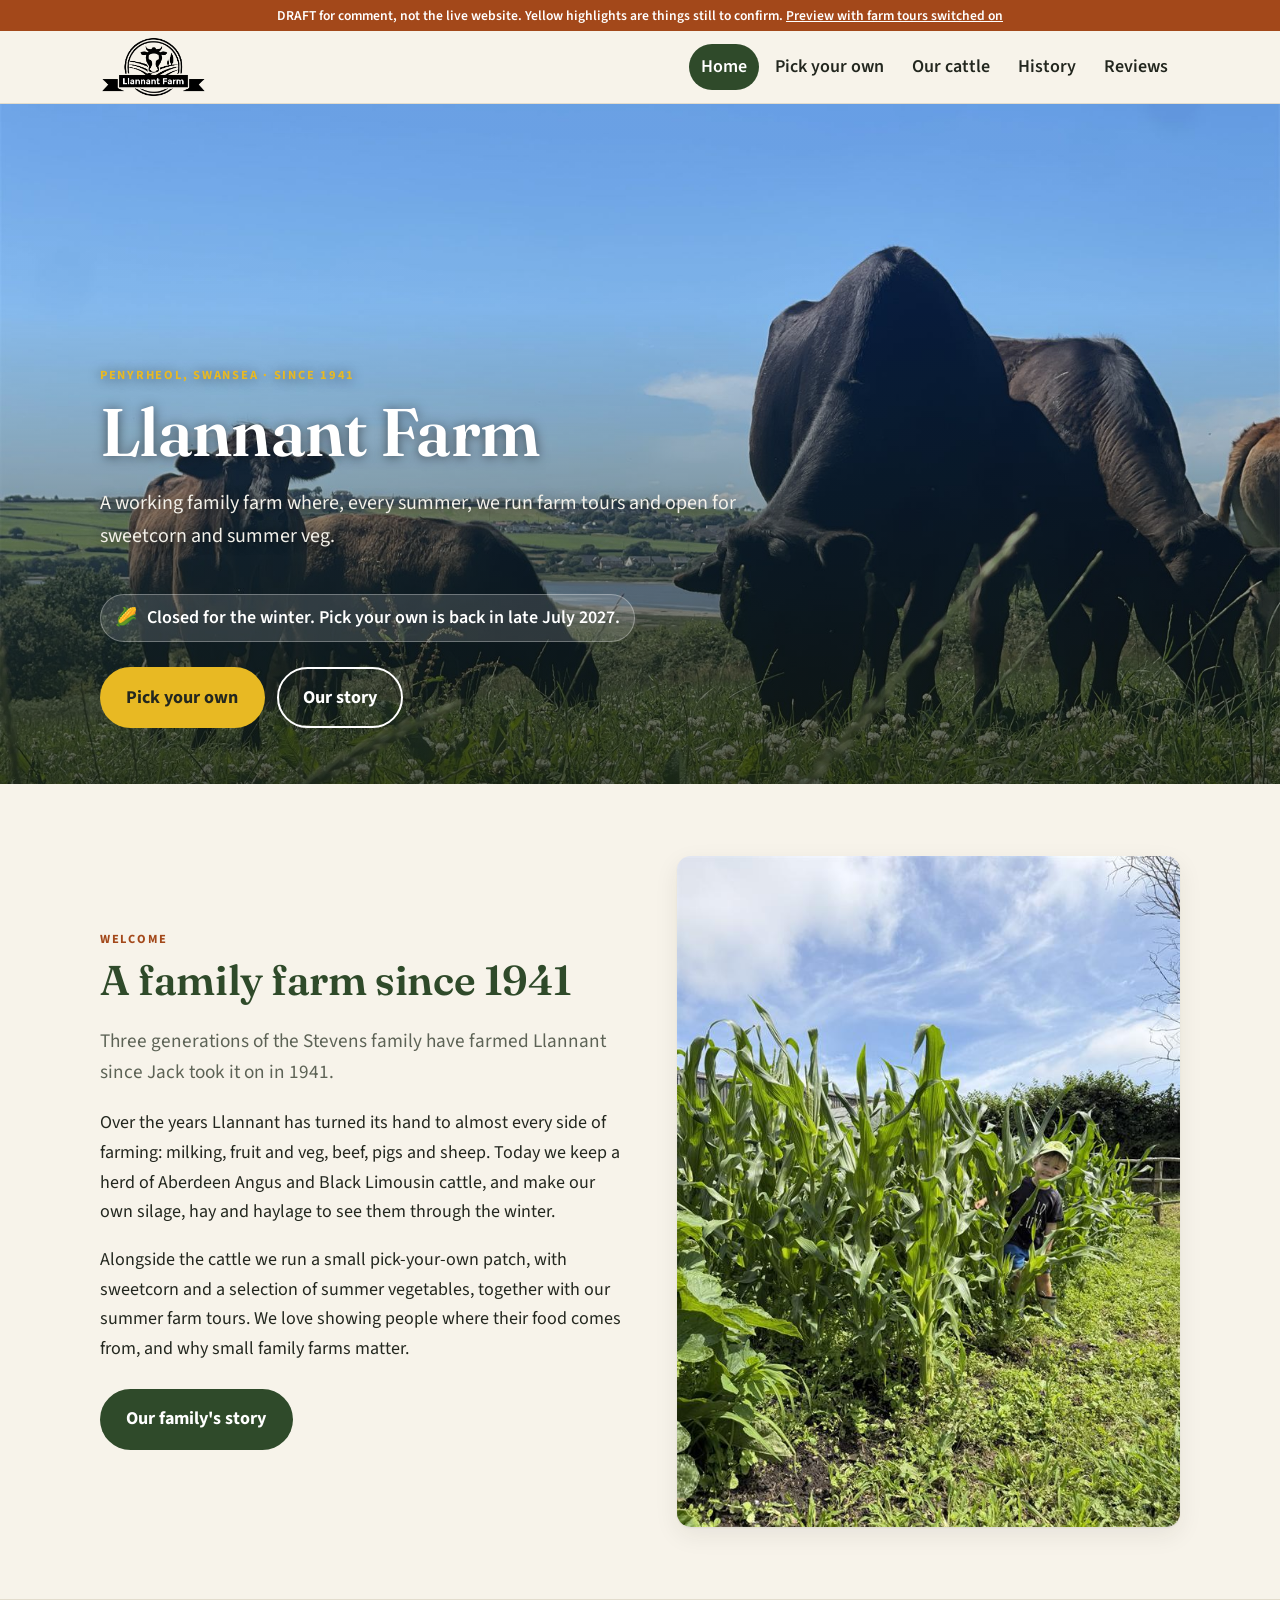
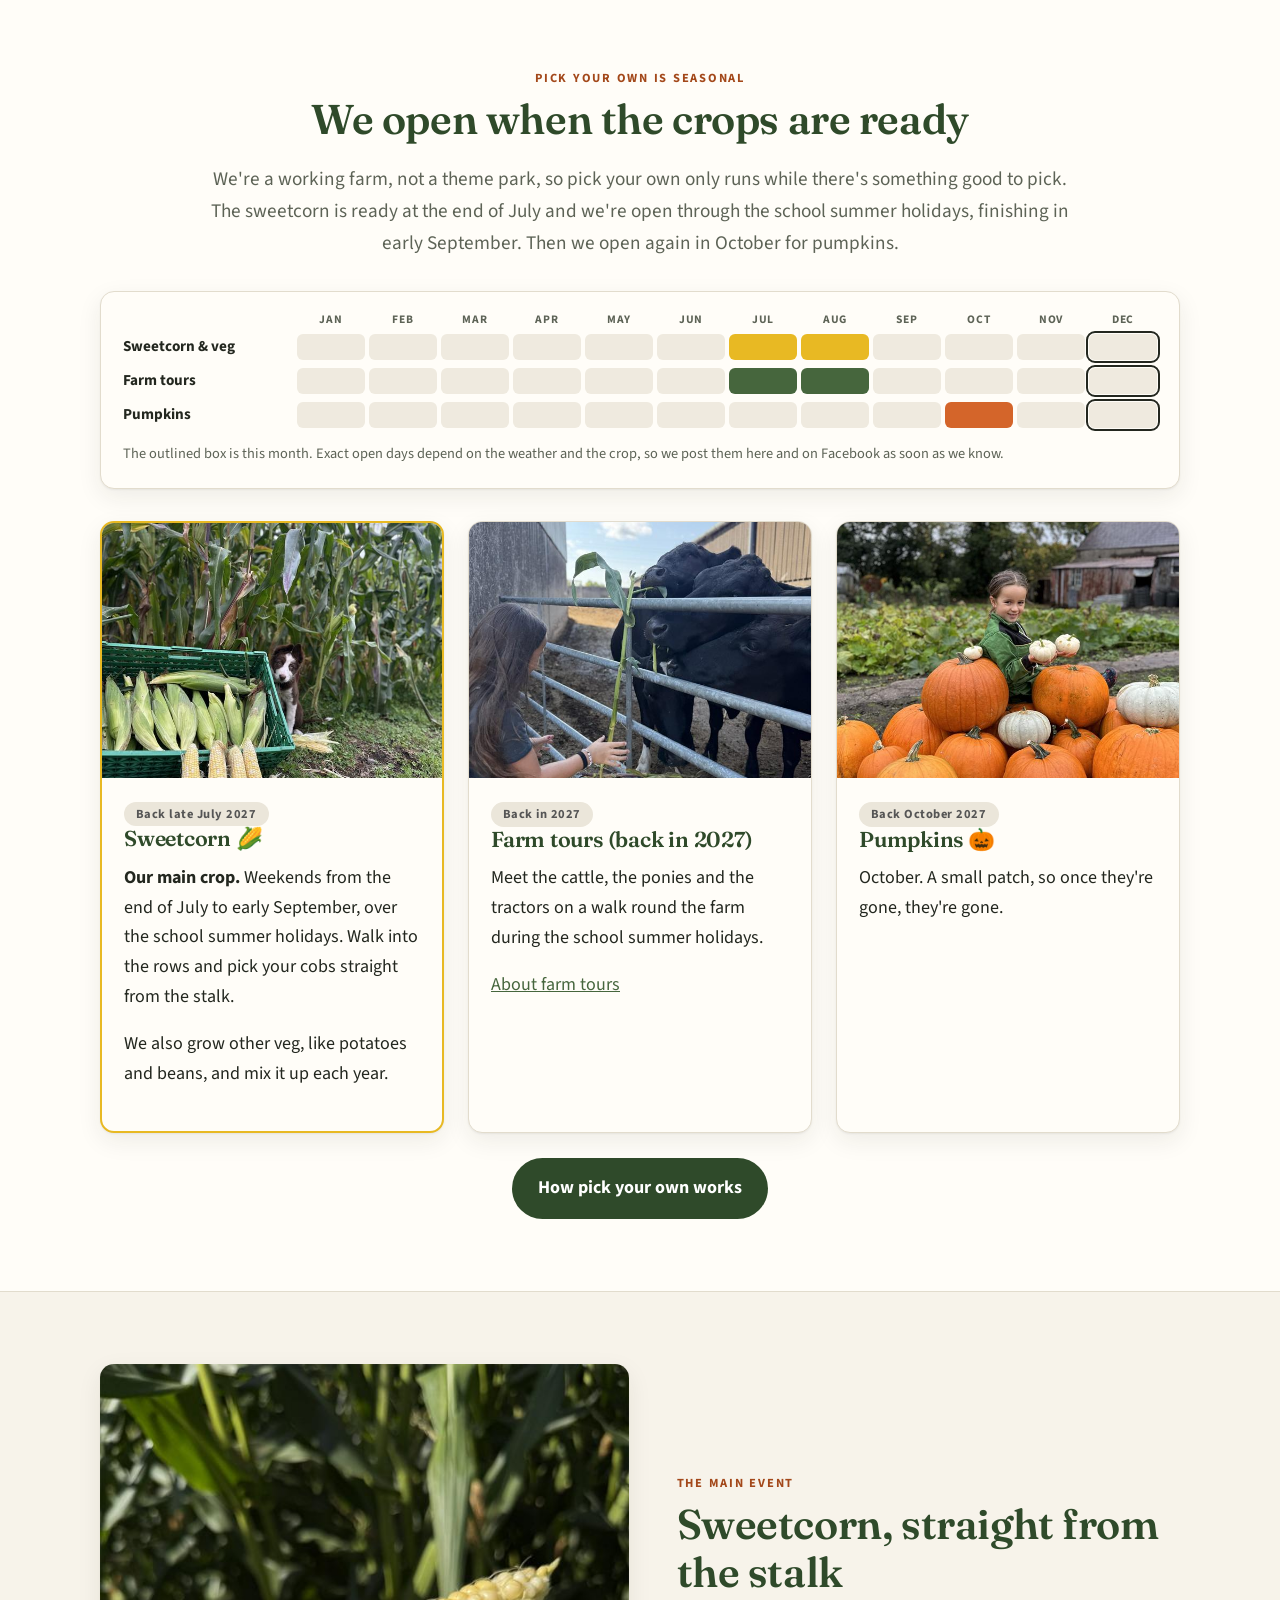
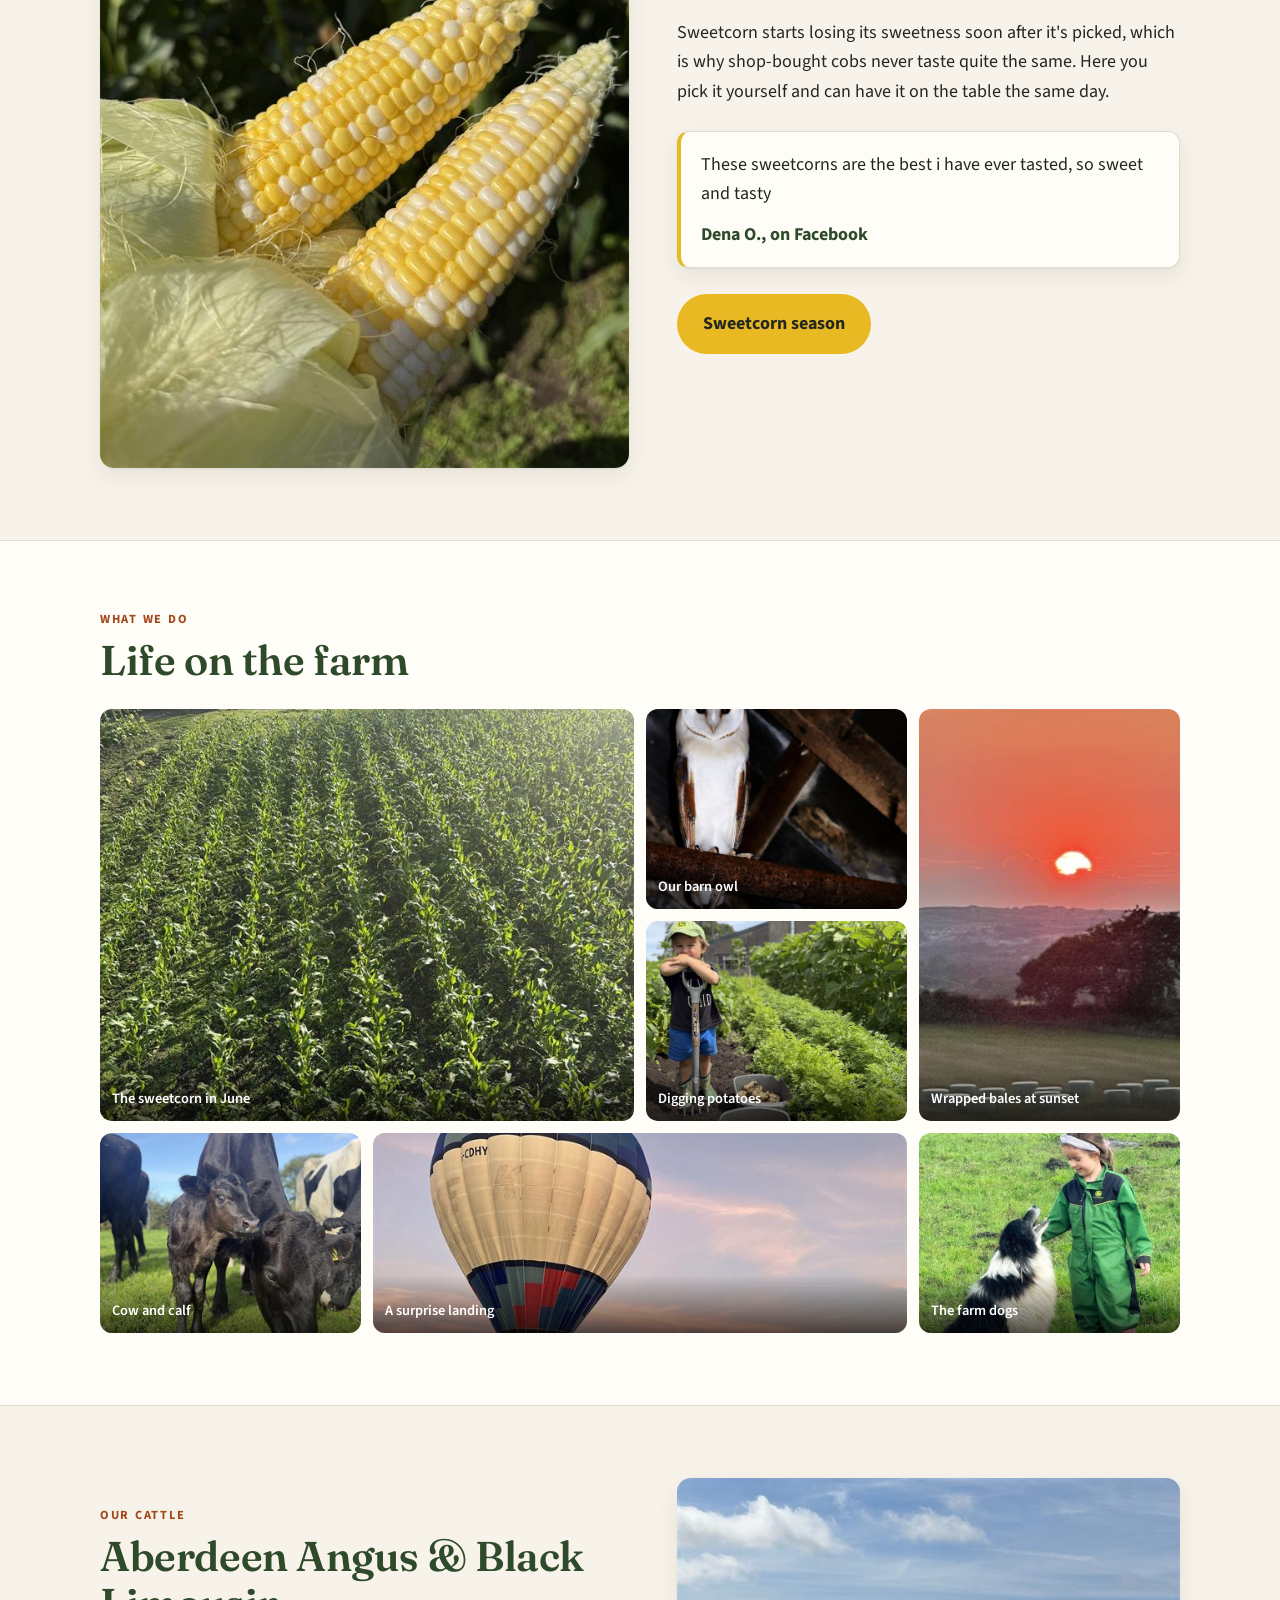
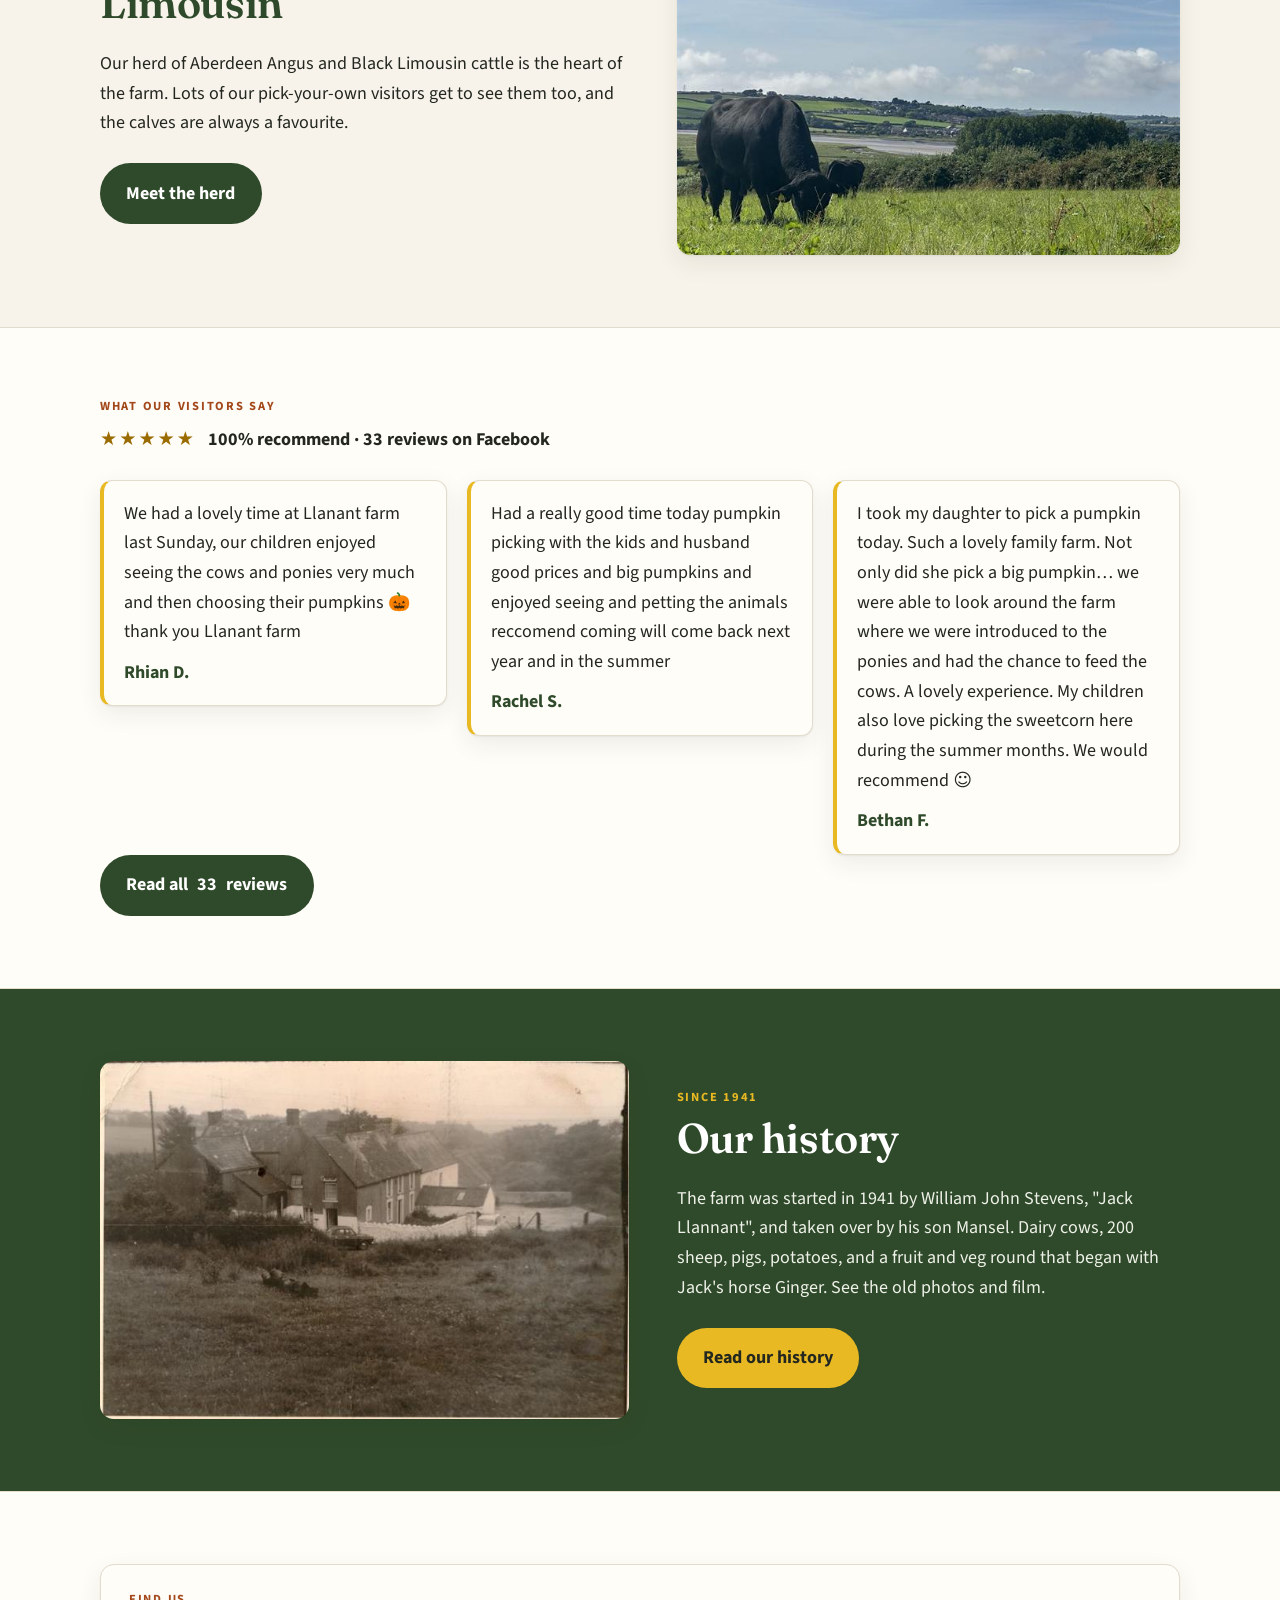
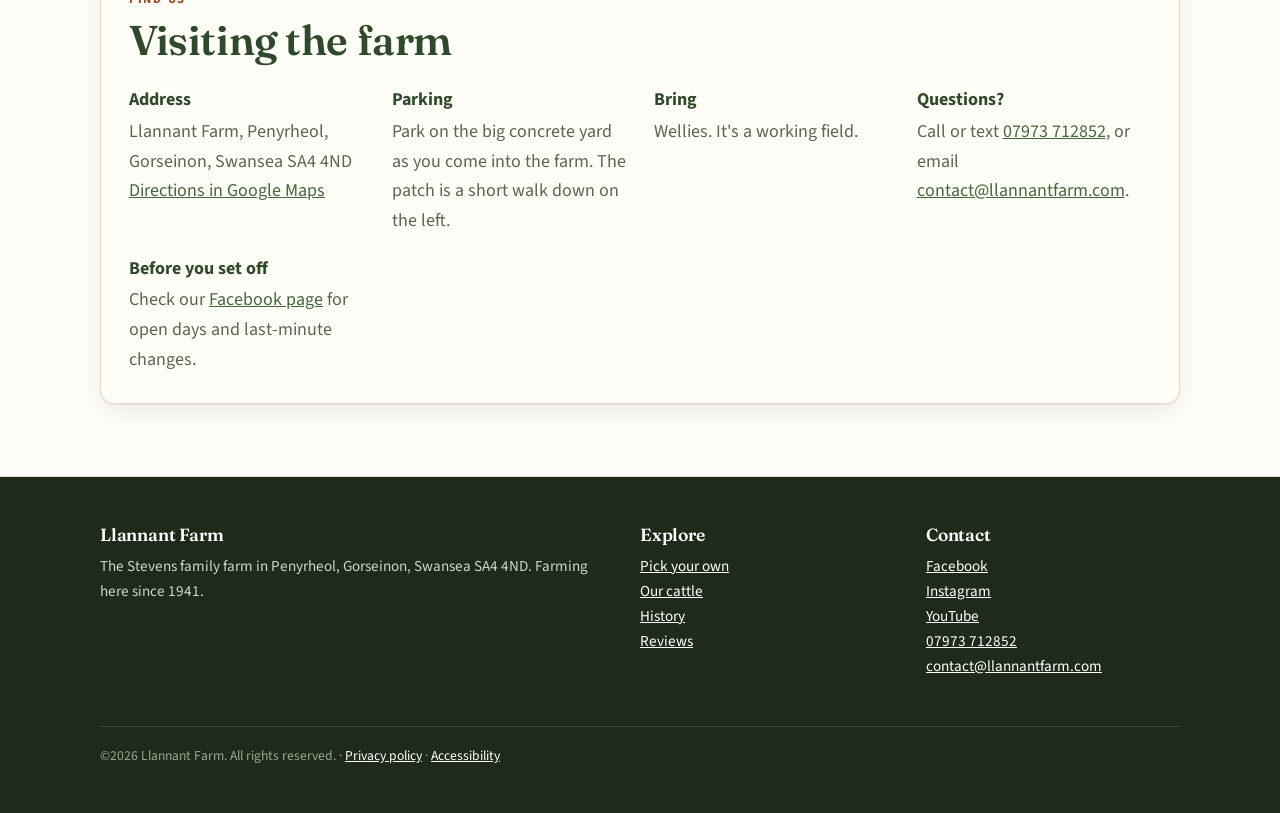
==== index.html @ e77ed540 "Draft of the new Llannant Farm website, for comment Co-Authored-By: Claude Fable 5.2 <noreply@anthro" ====
<!doctype html>
<html lang="en-GB" class="tours-off">
<head>
<meta charset="utf-8">
<meta name="viewport" content="width=device-width, initial-scale=1">
<meta name="robots" content="noindex, nofollow">
<title>Llannant Farm | Pick Your Own Sweetcorn &amp; Veg, Swansea</title>
<meta name="description" content="Family farm in Penyrheol, Swansea, since 1941. Pick your own sweetcorn and summer veg, Aberdeen Angus and Black Limousin cattle, and pumpkins in October.">
<link rel="canonical" href="https://www.llannantfarm.com/">
<meta property="og:type" content="website">
<meta property="og:site_name" content="Llannant Farm">
<meta property="og:locale" content="en_GB">
<meta property="og:title" content="Llannant Farm | Pick Your Own Sweetcorn &amp; Veg, Swansea">
<meta property="og:description" content="Family farm in Penyrheol, Swansea, since 1941. Pick your own sweetcorn and summer veg, Aberdeen Angus and Black Limousin cattle, and pumpkins in October.">
<meta property="og:url" content="https://www.llannantfarm.com/">
<meta property="og:image" content="https://www.llannantfarm.com/images/share/home.jpg">
<meta property="og:image:width" content="1200">
<meta property="og:image:height" content="630">
<meta property="og:image:alt" content="Cattle grazing at Llannant Farm, with the words Llannant Farm: pick your own sweetcorn and veg, Swansea, since 1941">
<meta name="twitter:image" content="https://www.llannantfarm.com/images/share/home.jpg">
<meta name="twitter:card" content="summary_large_image">
<meta name="theme-color" content="#2f4a2a">
<link rel="icon" href="favicon.ico">
<link rel="apple-touch-icon" href="apple-touch-icon.png">
<link rel="manifest" href="manifest.json">
<link rel="preload" href="fonts/source-sans-3-latin.woff2" as="font" type="font/woff2" crossorigin>
<link rel="preload" href="fonts/fraunces-latin.woff2" as="font" type="font/woff2" crossorigin>
<link rel="stylesheet" href="css/site.css">
<script type="application/ld+json">
{
  "@context": "https://schema.org",
  "@type": "LocalBusiness",
  "name": "Llannant Farm",
  "description": "Family farm in Penyrheol, Swansea, since 1941. Pick your own sweetcorn and summer veg in the school summer holidays, farm tours, Aberdeen Angus and Black Limousin cattle, and pumpkins in October.",
  "url": "https://www.llannantfarm.com/",
  "image": "https://www.llannantfarm.com/images/img-8455.jpg",
  "logo": "https://www.llannantfarm.com/images/logo.png",
  "email": "contact@llannantfarm.com",
  "telephone": "+447973712852",
  "foundingDate": "1941",
  "hasMap": "https://www.google.com/maps?cid=7488143218587078343",
  "address": {
    "@type": "PostalAddress",
    "streetAddress": "Llannant Farm, Penyrheol",
    "addressLocality": "Gorseinon, Swansea",
    "postalCode": "SA4 4ND",
    "addressCountry": "GB"
  },
  "sameAs": [
    "https://www.google.com/maps?cid=7488143218587078343",
    "https://www.facebook.com/llannantfarm",
    "https://www.instagram.com/llannant",
    "https://www.youtube.com/llannant"
  ]
}
</script>
</head>
<body>
<a class="skip-link" href="#main">Skip to main content</a>
<div class="test-banner">DRAFT for comment, not the live website. Yellow highlights are things still to confirm. <a href="?tours=on">Preview with farm tours switched on</a></div>
<header class="site-header">
  <div class="wrap">
    <a class="brand" href="index.html"><img src="images/logo.png" alt="Llannant Farm" width="1545" height="869"></a>
    <button class="nav-toggle" type="button" aria-expanded="false" aria-controls="nav">Menu</button>
    <nav class="nav" id="nav" aria-label="Main">
      <a href="index.html" aria-current="page">Home</a>
      <a href="pick-your-own.html">Pick your own</a>
      <a href="cattle.html">Our cattle</a>
      <a href="history.html">History</a>
      <a href="reviews.html">Reviews</a>
      <a href="tours.html" class="nav-cta" data-tours>Farm tours</a>
    </nav>
  </div>
</header>

<main id="main">
  <section class="hero">
    <img src="images/img-8455.jpg" alt="Our cattle grazing a clover field on a sunny day, with the water and hills behind" fetchpriority="high" style="object-position:50% 22%" width="1800" height="1350" srcset="images/md/img-8455.jpg 1100w, images/img-8455.jpg 1800w" sizes="100vw">
    <div class="wrap">
      <span class="eyebrow" style="color:var(--corn)">Penyrheol, Swansea · since 1941</span>
      <h1>Llannant Farm</h1>
      <p>A working family farm where, every summer, we run farm tours and open for sweetcorn and summer veg.</p>
      <div class="status-line"><span aria-hidden="true">🌽</span><span data-status-line>Checking what's open…</span></div>
      <div class="btns">
        <a class="btn btn-corn" href="pick-your-own.html">Pick your own</a>
        <a class="btn btn-ghost" href="history.html">Our story</a>
      </div>
    </div>
  </section>

  <section class="section">
    <div class="wrap split">
      <div>
        <span class="eyebrow">Welcome</span>
        <h2>A family farm since 1941</h2>
        <p class="lead">Three generations of the Stevens family have farmed Llannant since Jack took it on in 1941.</p>
        <p>Over the years Llannant has turned its hand to almost every side of farming: milking, fruit and veg, beef, pigs and sheep. Today we keep a herd of Aberdeen Angus and Black Limousin cattle, and make our own silage, hay and haylage to see them through the winter.</p>
        <p>Alongside the cattle we run a small pick-your-own patch, with sweetcorn and a selection of summer vegetables, together with our summer farm tours. We love showing people where their food comes from, and why small family farms matter.</p>
        <div class="btns"><a class="btn btn-green" href="history.html">Our family's story</a></div>
      </div>
      <img class="rounded" src="images/20260705-133346710-ios.jpg" alt="A young child in a cap standing at the edge of tall sweetcorn on a sunny day" loading="lazy" width="1350" height="1800" srcset="images/sm/20260705-133346710-ios.jpg 640w, images/md/20260705-133346710-ios.jpg 1100w" sizes="(max-width: 880px) 100vw, 560px">
    </div>
  </section>

  <section class="section alt" id="seasons">
    <div class="wrap">
      <div class="center">
        <span class="eyebrow">Pick your own is seasonal</span>
        <h2>We open when the crops are ready</h2>
        <p class="lead">We're a working farm, not a theme park, so pick your own only runs while there's something good to pick. The sweetcorn is ready at the end of July and we're open through the school summer holidays, finishing in early September. Then we open again in October for pumpkins.</p>
      </div>
      <div class="calendar" data-calendar style="margin:32px 0"></div>
      <div class="grid grid-3">
        <article class="card feature">
          <img src="images/20250828-165951799-ios.jpg" alt="A crate of freshly picked sweetcorn cobs at the edge of the sweetcorn, with the farm dog behind" loading="lazy" width="1350" height="1800" srcset="images/sm/20250828-165951799-ios.jpg 640w, images/md/20250828-165951799-ios.jpg 1100w" sizes="(max-width: 880px) 100vw, 560px">
          <div class="body">
            <span class="pill tag" data-season="sweetcorn">…</span>
            <h3>Sweetcorn 🌽</h3>
            <p><strong>Our main crop.</strong> Weekends from the end of July to early September, over the school summer holidays. Walk into the rows and pick your cobs straight from the stalk.</p>
            <p>We also grow other veg, like potatoes and beans, and mix it up each year.</p>
          </div>
        </article>
        <article class="card">
          <img src="images/img-7438.jpg" alt="A girl holding out a sweetcorn stalk to black cattle, who are munching it through the gate" loading="lazy" style="object-position:50% 52%" width="1350" height="1800" srcset="images/sm/img-7438.jpg 640w, images/md/img-7438.jpg 1100w" sizes="(max-width: 880px) 100vw, 560px">
          <div class="body">
            <span class="pill tag" data-season="tours">…</span>
            <h3>Farm tours <span data-season-back="tours">(back in 2027)</span></h3>
            <p>Meet the cattle, the ponies and the tractors on a walk round the farm during the school summer holidays.</p>
            <p><a href="tours.html">About farm tours</a></p>
          </div>
        </article>
        <article class="card">
          <img src="images/20231001-150402193-ios.jpg" alt="A child sitting on a pile of orange and white pumpkins in the pumpkin patch" loading="lazy" width="1350" height="1800" srcset="images/sm/20231001-150402193-ios.jpg 640w, images/md/20231001-150402193-ios.jpg 1100w" sizes="(max-width: 880px) 100vw, 560px">
          <div class="body">
            <span class="pill tag" data-season="pumpkins">…</span>
            <h3>Pumpkins 🎃</h3>
            <p>October. A small patch, so once they're gone, they're gone.</p>
          </div>
        </article>
      </div>
      <div class="center btns" style="justify-content:center"><a class="btn btn-green" href="pick-your-own.html">How pick your own works</a></div>
    </div>
  </section>

  <section class="section">
    <div class="wrap split flip">
      <div>
        <span class="eyebrow">The main event</span>
        <h2>Sweetcorn, straight from the stalk</h2>
        <p>Sweetcorn starts losing its sweetness soon after it's picked, which is why shop-bought cobs never taste quite the same. Here you pick it yourself and can have it on the table the same day.</p>
        <blockquote class="review" style="margin:24px 0">
          <p>These sweetcorns are the best i have ever tasted, so sweet and tasty</p>
          <cite>Dena O., on Facebook</cite>
        </blockquote>
        <div class="btns"><a class="btn btn-corn" href="pick-your-own.html#sweetcorn">Sweetcorn season</a></div>
      </div>
      <img class="rounded" src="images/20260812-100505797-ios.jpg" alt="Close-up of two ripe yellow sweetcorn cobs with their husks pulled back, in among the plants" loading="lazy" width="1350" height="1800" srcset="images/sm/20260812-100505797-ios.jpg 640w, images/md/20260812-100505797-ios.jpg 1100w" sizes="(max-width: 880px) 100vw, 560px">
    </div>
  </section>

  <section class="section alt">
    <div class="wrap">
      <span class="eyebrow">What we do</span>
      <h2>Life on the farm</h2>
      <div class="mosaic" style="margin-top:24px">
        <figure class="wide tall"><img src="images/20260621-183337858-ios.jpg" alt="Sweetcorn rows stretching up the field towards the greenhouses" loading="lazy" width="1350" height="1800" srcset="images/sm/20260621-183337858-ios.jpg 640w, images/md/20260621-183337858-ios.jpg 1100w" sizes="(max-width: 880px) 100vw, 560px"><figcaption>The sweetcorn in June</figcaption></figure>
        <figure><img src="images/img-2009.jpg" alt="A barn owl perched on an old beam inside one of the farm buildings" loading="lazy" width="1441" height="1800" srcset="images/sm/img-2009.jpg 640w, images/md/img-2009.jpg 1100w" sizes="(max-width: 880px) 50vw, 280px"><figcaption>Our barn owl</figcaption></figure>
        <figure class="tall"><img src="images/img-9639.jpg" alt="Wrapped bales in a field under a red evening sun" loading="lazy" width="1350" height="1800" srcset="images/sm/img-9639.jpg 640w, images/md/img-9639.jpg 1100w" sizes="(max-width: 880px) 50vw, 280px"><figcaption>Wrapped bales at sunset</figcaption></figure>
        <figure><img src="images/20260705-121432224-ios.jpg" alt="A young child with a fork digging potatoes into a crate" loading="lazy" width="1350" height="1800" srcset="images/sm/20260705-121432224-ios.jpg 640w, images/md/20260705-121432224-ios.jpg 1100w" sizes="(max-width: 880px) 50vw, 280px"><figcaption>Digging potatoes</figcaption></figure>
        <figure><img src="images/img-8723.jpg" alt="A black cow with her young calf in the field" loading="lazy" width="1350" height="1800" srcset="images/sm/img-8723.jpg 640w, images/md/img-8723.jpg 1100w" sizes="(max-width: 880px) 50vw, 280px"><figcaption>Cow and calf</figcaption></figure>
        <figure class="wide"><img src="images/img-3448.jpg" alt="A colourful hot air balloon landing in one of the fields at dusk" loading="lazy" style="object-position:50% 32%" width="1800" height="1350" srcset="images/sm/img-3448.jpg 640w, images/md/img-3448.jpg 1100w" sizes="(max-width: 880px) 100vw, 560px"><figcaption>A surprise landing</figcaption></figure>
        <figure><img src="images/img-6086.jpg" alt="A little girl in green overalls with one of the farm's collies" loading="lazy" style="object-position:50% 30%" width="1440" height="1800" srcset="images/sm/img-6086.jpg 640w, images/md/img-6086.jpg 1100w" sizes="(max-width: 880px) 50vw, 280px"><figcaption>The farm dogs</figcaption></figure>
      </div>
    </div>
  </section>

  <section class="section">
    <div class="wrap split">
      <div>
        <span class="eyebrow">Our cattle</span>
        <h2>Aberdeen Angus &amp; Black Limousin</h2>
        <p>Our herd of Aberdeen Angus and Black Limousin cattle is the heart of the farm. Lots of our pick-your-own visitors get to see them too, and the calves are always a favourite.</p>
        <div class="btns"><a class="btn btn-green" href="cattle.html">Meet the herd</a></div>
      </div>
      <img class="rounded" src="images/img-2536.jpg" alt="A black cow grazing on a hillside field, with the water and fields far below" loading="lazy" width="1800" height="1350" srcset="images/sm/img-2536.jpg 640w, images/md/img-2536.jpg 1100w" sizes="(max-width: 880px) 100vw, 560px">
    </div>
  </section>

  <section class="section alt">
    <div class="wrap">
      <span class="eyebrow">What our visitors say</span>
      <div class="review-summary" data-review-summary></div>
      <div class="reviews teaser" data-reviews data-limit="3"></div>
      <a class="btn btn-green" href="reviews.html">Read all <span data-review-count>the</span> reviews</a>
    </div>
  </section>

  <section class="section dark">
    <div class="wrap split">
      <img class="rounded" src="images/the-farm.jpg" alt="Old black-and-white photo of the Llannant farmhouse and outbuildings in the 1950s" loading="lazy" width="1414" height="959" srcset="images/sm/the-farm.jpg 640w, images/md/the-farm.jpg 1100w" sizes="(max-width: 880px) 100vw, 560px">
      <div>
        <span class="eyebrow" style="color:var(--corn)">Since 1941</span>
        <h2>Our history</h2>
        <p>The farm was started in 1941 by William John Stevens, "Jack Llannant", and taken over by his son Mansel. Dairy cows, 200 sheep, pigs, potatoes, and a fruit and veg round that began with Jack's horse Ginger. See the old photos and film.</p>
        <div class="btns"><a class="btn btn-corn" href="history.html">Read our history</a></div>
      </div>
    </div>
  </section>

  <section class="section" data-tours>
    <div class="wrap split flip">
      <div>
        <span class="eyebrow">Farm tours</span>
        <h2>Come and meet the animals</h2>
        <p data-tours-summary></p>
        <ul class="ticks" data-tours-details></ul>
        <div class="btns">
          <a class="btn btn-corn" data-booking data-booking-link href="https://buytickets.at/llannantfarm">Book a farm tour</a>
          <a class="btn btn-green" href="tours.html">About the tours</a>
        </div>
      </div>
      <img class="rounded" src="images/img-7428.jpg" alt="Two black cows stretching over the gate for a sweetcorn stalk, while a small boy in a cap grins beside them" loading="lazy" width="1350" height="1800" srcset="images/sm/img-7428.jpg 640w, images/md/img-7428.jpg 1100w" sizes="(max-width: 880px) 100vw, 560px">
    </div>
  </section>

  <section class="section alt" id="visit">
    <div class="wrap">
      <div class="visit-box">
        <span class="eyebrow">Find us</span>
        <h2>Visiting the farm</h2>
        <dl class="facts">
          <div><dt>Address</dt><dd>Llannant Farm, Penyrheol, Gorseinon, Swansea SA4 4ND<br><a data-maps href="https://www.google.com/maps/search/?api=1&amp;query=Llannant+Farm&amp;query_place_id=ChIJmfCstwbzbkgRxw4iW5U662c">Directions in Google Maps</a></dd></div>
          <div><dt>Parking</dt><dd>Park on the big concrete yard as you come into the farm. The patch is a short walk down on the left.</dd></div>
          <div><dt>Bring</dt><dd>Wellies. It's a working field.</dd></div>
          <div><dt>Questions?</dt><dd>Call or text <a href="tel:+447973712852">07973 712852</a>, or email <a href="mailto:contact@llannantfarm.com">contact@llannantfarm.com</a>.</dd></div>
          <div><dt>Before you set off</dt><dd>Check our <a href="https://www.facebook.com/llannantfarm">Facebook page</a> for open days and last-minute changes.</dd></div>
        </dl>
      </div>
    </div>
  </section>
</main>

<footer class="site-footer">
  <div class="wrap">
    <div class="cols">
      <div>
        <h2>Llannant Farm</h2>
        <p>The Stevens family farm in Penyrheol, Gorseinon, Swansea SA4 4ND. Farming here since 1941.</p>
      </div>
      <div>
        <h2>Explore</h2>
        <p><a href="pick-your-own.html">Pick your own</a><br><a href="cattle.html">Our cattle</a><br><a href="history.html">History</a><br><a href="reviews.html">Reviews</a></p>
      </div>
      <div>
        <h2>Contact</h2>
        <p><a href="https://www.facebook.com/llannantfarm">Facebook</a><br><a href="https://www.instagram.com/llannant">Instagram</a><br><a href="https://www.youtube.com/llannant">YouTube</a><br><a href="tel:+447973712852">07973 712852</a><br><a href="mailto:contact@llannantfarm.com">contact@llannantfarm.com</a></p>
      </div>
    </div>
    <p class="small">©<span data-year>2026</span> Llannant Farm. All rights reserved. · <a href="privacy.html">Privacy policy</a> · <a href="accessibility.html">Accessibility</a></p>
  </div>
</footer>
<script src="js/site.js"></script>
</body>
</html>
---- css/site.css ----
/* Llannant Farm test site */

/* Fonts are served from this site (fonts/), so visitors' browsers don't contact Google.
   Fraunces and Source Sans 3 are free under the SIL Open Font License. latin-ext covers Welsh letters such as ŵ and ŷ. */
@font-face { font-family: "Fraunces"; font-style: normal; font-weight: 600; font-display: swap;
  src: url("../fonts/fraunces-latin.woff2") format("woff2");
  unicode-range: U+0000-00FF, U+0131, U+0152-0153, U+02BB-02BC, U+02C6, U+02DA, U+02DC, U+0304, U+0308, U+0329, U+2000-206F, U+20AC, U+2122, U+2191, U+2193, U+2212, U+2215, U+FEFF, U+FFFD; }
@font-face { font-family: "Fraunces"; font-style: normal; font-weight: 600; font-display: swap;
  src: url("../fonts/fraunces-latin-ext.woff2") format("woff2");
  unicode-range: U+0100-02BA, U+02BD-02C5, U+02C7-02CC, U+02CE-02D7, U+02DD-02FF, U+0304, U+0308, U+0329, U+1D00-1DBF, U+1E00-1E9F, U+1EF2-1EFF, U+2020, U+20A0-20AB, U+20AD-20C4, U+2113, U+2C60-2C7F, U+A720-A7FF; }
@font-face { font-family: "Source Sans 3"; font-style: normal; font-weight: 400 700; font-display: swap;
  src: url("../fonts/source-sans-3-latin.woff2") format("woff2");
  unicode-range: U+0000-00FF, U+0131, U+0152-0153, U+02BB-02BC, U+02C6, U+02DA, U+02DC, U+0304, U+0308, U+0329, U+2000-206F, U+20AC, U+2122, U+2191, U+2193, U+2212, U+2215, U+FEFF, U+FFFD; }
@font-face { font-family: "Source Sans 3"; font-style: normal; font-weight: 400 700; font-display: swap;
  src: url("../fonts/source-sans-3-latin-ext.woff2") format("woff2");
  unicode-range: U+0100-02BA, U+02BD-02C5, U+02C7-02CC, U+02CE-02D7, U+02DD-02FF, U+0304, U+0308, U+0329, U+1D00-1DBF, U+1E00-1E9F, U+1EF2-1EFF, U+2020, U+20A0-20AB, U+20AD-20C4, U+2113, U+2C60-2C7F, U+A720-A7FF; }

:root {
  --cream: #f7f3ea;
  --paper: #fffdf8;
  --ink: #23271f;
  --muted: #5d6356;
  --green: #2f4a2a;
  --green-2: #46663d;
  --corn: #e8b923;
  --corn-soft: #fbefc4;
  --pumpkin: #d4652a;
  --pumpkin-text: #a3481a; /* darker orange for small text: passes WCAG AA (4.5:1) on cream and white */
  --line: #e2dccd;
  --radius: 14px;
  --shadow: 0 1px 2px rgba(35, 39, 31, .06), 0 8px 24px rgba(35, 39, 31, .08);
  --wrap: 1120px;
  --serif: "Fraunces", Georgia, "Times New Roman", serif;
  --sans: "Source Sans 3", "Segoe UI", system-ui, sans-serif;
}
*, *::before, *::after { box-sizing: border-box; }
html { scroll-behavior: smooth; scroll-padding-top: 96px; } /* room for the sticky header when jumping to a section */
body { margin: 0; background: var(--cream); color: var(--ink); font: 18px/1.65 var(--sans); }
img { max-width: 100%; height: auto; display: block; }
a { color: var(--green-2); }
h1, h2, h3 { font-family: var(--serif); font-weight: 600; line-height: 1.15; margin: 0 0 .5em; color: var(--green); letter-spacing: -.01em; }
h1 { font-size: clamp(2.4rem, 6vw, 4.2rem); }
h2 { font-size: clamp(1.8rem, 3.6vw, 2.6rem); }
h3 { font-size: 1.35rem; }
p { margin: 0 0 1em; }
.wrap { max-width: var(--wrap); margin: 0 auto; padding: 0 20px; }
.eyebrow { font: 700 .78rem/1 var(--sans); letter-spacing: .14em; text-transform: uppercase; color: var(--pumpkin-text); margin-bottom: .9em; display: block; }

/* Accessibility helpers */
.skip-link { position: absolute; left: 12px; top: -60px; z-index: 200; background: var(--green); color: #fff; padding: 10px 16px; border-radius: 8px; font-weight: 700; text-decoration: none; }
.skip-link:focus { top: 12px; }
:focus-visible { outline: 3px solid #1d5fd1; outline-offset: 3px; }
.sr-only { position: absolute; width: 1px; height: 1px; padding: 0; margin: -1px; overflow: hidden; clip: rect(0 0 0 0); white-space: nowrap; border: 0; }
@media (prefers-reduced-motion: reduce) {
  html { scroll-behavior: auto; }
  *, *::before, *::after { transition: none !important; animation: none !important; }
}

/* Notice bar for closures and news (set in data/site.json) */
.notice { background: var(--corn); color: var(--ink); text-align: center; font-weight: 700; padding: 10px 16px; }
.notice a { color: var(--ink); }
.lead { font-size: 1.2rem; color: var(--muted); max-width: 46em; }
.section { padding: 72px 0; }
.section.alt { background: var(--paper); border-top: 1px solid var(--line); border-bottom: 1px solid var(--line); }
.section.dark { background: var(--green); color: #eef1e8; }
.section.dark h2, .section.dark h3 { color: #fff; }
.center { text-align: center; }
.center .lead { margin-left: auto; margin-right: auto; }

/* Things Andrew still needs to confirm. Add ?tbc=0 to hide the highlight. */
.tbc { background: #fff3a8; box-shadow: 0 0 0 2px #fff3a8; border-radius: 3px; }
.no-tbc .tbc { background: none; box-shadow: none; }

/* Test-site banner */
.test-banner { background: var(--pumpkin-text); color: #fff; text-align: center; font: 600 .85rem/1.4 var(--sans); padding: 6px 12px; }
.test-banner a { color: #fff; }

/* Header */
.site-header { position: sticky; top: 0; z-index: 50; background: rgba(247, 243, 234, .96); backdrop-filter: blur(6px); border-bottom: 1px solid var(--line); }
.site-header .wrap { display: flex; align-items: center; justify-content: space-between; gap: 16px; min-height: 72px; }
.brand img { height: 60px; width: auto; }
.nav { display: flex; align-items: center; gap: 4px; }
.nav a { text-decoration: none; color: var(--ink); font-weight: 600; padding: 8px 12px; border-radius: 999px; }
.nav a:hover { background: #ece6d6; }
.nav a[aria-current="page"] { background: var(--green); color: #fff; }
.nav .nav-cta { background: var(--corn); color: var(--ink); }
.nav-toggle { display: none; background: none; border: 1px solid var(--line); border-radius: 10px; padding: 8px 12px; font: 600 1rem var(--sans); color: var(--ink); cursor: pointer; }
@media (max-width: 880px) {
  .nav-toggle { display: block; }
  .nav { display: none; position: absolute; left: 0; right: 0; top: 100%; flex-direction: column; align-items: stretch; background: var(--paper); border-bottom: 1px solid var(--line); padding: 8px 12px 14px; }
  .nav.open { display: flex; }
  .nav a { padding: 12px 14px; border-radius: 10px; }
}

/* Buttons and pills */
.btn { display: inline-flex; align-items: center; gap: .5em; padding: .75em 1.35em; border-radius: 999px; font-weight: 700; text-decoration: none; border: 2px solid transparent; transition: filter .15s; }
.btn:hover { filter: brightness(.94); }
.btn-corn { background: var(--corn); color: var(--ink); }
.btn-green { background: var(--green); color: #fff; }
.btn-ghost { border-color: currentColor; color: inherit; background: transparent; }
.btns { display: flex; flex-wrap: wrap; gap: 12px; margin-top: 1.4em; }
.pill { display: inline-block; font: 700 .78rem/1 var(--sans); letter-spacing: .04em; padding: 6px 12px; border-radius: 999px; background: #ebe6da; color: #555; }
.pill.open { background: #dcefd3; color: #2d6a1f; }
.pill.soon { background: var(--corn-soft); color: #7a5600; }

/* Hero */
.hero { position: relative; min-height: min(78vh, 680px); display: flex; align-items: flex-end; color: #fff; overflow: hidden; }
.hero > img { position: absolute; inset: 0; width: 100%; height: 100%; object-fit: cover; }
.hero::after { content: ""; position: absolute; inset: 0; background: linear-gradient(180deg, rgba(0,0,0,.05) 30%, rgba(20,28,16,.72)); }
.hero .wrap { position: relative; z-index: 1; padding-top: 120px; padding-bottom: 56px; width: 100%; }
.hero h1 { color: #fff; margin-bottom: .25em; }
.hero h1, .hero p, .hero .eyebrow { text-shadow: 0 1px 12px rgba(0, 0, 0, .55); }
.hero p { font-size: 1.25rem; max-width: 34em; color: #f3f1ea; }
.hero .status-line { margin-top: 1.2em; display: inline-flex; gap: 10px; align-items: center; background: rgba(255,255,255,.14); border: 1px solid rgba(255,255,255,.3); padding: 8px 14px; border-radius: 999px; font-weight: 600; }
.hero.short { min-height: 380px; }

/* Grids and cards */
.grid { display: grid; gap: 24px; }
.grid-2 { grid-template-columns: repeat(2, minmax(0, 1fr)); }
.grid-3 { grid-template-columns: repeat(3, minmax(0, 1fr)); }
@media (max-width: 880px) { .grid-2, .grid-3 { grid-template-columns: 1fr; } }
.card { background: var(--paper); border: 1px solid var(--line); border-radius: var(--radius); overflow: hidden; box-shadow: var(--shadow); display: flex; flex-direction: column; }
.card > img { aspect-ratio: 4 / 3; object-fit: cover; width: 100%; }
.card .body { padding: 20px 22px 24px; flex: 1; }
.card.feature { border: 2px solid var(--corn); }
.card .tag { float: right; }
.split { display: grid; grid-template-columns: 1.05fr 1fr; gap: 48px; align-items: center; }
.split.flip > :first-child { order: 2; }
@media (max-width: 880px) { .split { grid-template-columns: 1fr; gap: 28px; } .split.flip > :first-child { order: 0; } }
.split img.rounded, .rounded { border-radius: var(--radius); box-shadow: var(--shadow); }
.ticks { list-style: none; padding: 0; margin: 0 0 1em; }
.ticks li { padding-left: 1.8em; position: relative; margin-bottom: .45em; }
.ticks li::before { content: ""; position: absolute; left: .2em; top: .5em; width: .75em; height: .75em; border-radius: 50%; background: var(--corn); }

/* Season calendar */
.calendar { background: var(--paper); border: 1px solid var(--line); border-radius: var(--radius); padding: 22px; box-shadow: var(--shadow); overflow-x: auto; }
.cal-row { display: grid; grid-template-columns: 170px repeat(12, minmax(34px, 1fr)); align-items: center; gap: 4px; min-width: 620px; }
.cal-row + .cal-row { margin-top: 8px; }
.cal-row .label { font-weight: 700; font-size: .95rem; }
.cal-head span { font: 700 .72rem/1 var(--sans); color: var(--muted); text-align: center; text-transform: uppercase; letter-spacing: .06em; }
.cal-cell { height: 26px; border-radius: 6px; background: #efeadf; }
.cal-cell.on { background: var(--green-2); }
.cal-cell.on.main { background: var(--corn); }
.cal-cell.on.pumpkin { background: var(--pumpkin); }
.cal-cell.now { outline: 2px solid var(--ink); outline-offset: 1px; }
.cal-note { font-size: .9rem; color: var(--muted); margin: 14px 0 0; }
.m-short { display: none; }
@media (max-width: 640px) {
  .calendar { padding: 16px 12px; }
  .cal-row { grid-template-columns: 78px repeat(12, minmax(0, 1fr)); min-width: 0; gap: 3px; }
  .cal-row .label { font-size: .78rem; line-height: 1.15; }
  .cal-cell { height: 22px; border-radius: 4px; }
  .m-long { display: none; }
  .m-short { display: inline; }
}

/* Photo mosaic and gallery */
.mosaic { display: grid; grid-template-columns: repeat(4, 1fr); grid-auto-rows: 200px; gap: 12px; }
.mosaic figure { margin: 0; position: relative; border-radius: 12px; overflow: hidden; cursor: zoom-in; background: #ddd; }
.mosaic figure img { width: 100%; height: 100%; object-fit: cover; transition: transform .4s; }
.mosaic figure:hover img { transform: scale(1.04); }
.mosaic figcaption { position: absolute; left: 0; right: 0; bottom: 0; padding: 24px 12px 10px; font-size: .9rem; font-weight: 600; color: #fff; background: linear-gradient(transparent, rgba(0,0,0,.65)); }
.mosaic .tall { grid-row: span 2; }
.mosaic .wide { grid-column: span 2; }
@media (max-width: 880px) { .mosaic { grid-template-columns: repeat(2, 1fr); grid-auto-rows: 160px; } }
.gallery { columns: 3 280px; column-gap: 16px; }
.gallery figure { break-inside: avoid; margin: 0 0 16px; background: var(--paper); border: 1px solid var(--line); border-radius: 12px; overflow: hidden; cursor: zoom-in; }
.gallery figcaption { padding: 10px 14px 12px; font-size: .92rem; color: var(--muted); }
.credit { font-size: .8rem; color: var(--muted); }

/* Lightbox */
.lightbox { position: fixed; inset: 0; z-index: 100; background: rgba(12, 14, 10, .92); display: none; align-items: center; justify-content: center; padding: 24px; flex-direction: column; gap: 12px; }
.lightbox.open { display: flex; }
.lightbox img { max-height: 82vh; max-width: 100%; border-radius: 8px; }
.lightbox p { color: #eee; margin: 0; text-align: center; max-width: 60em; }
.lightbox button { position: absolute; top: 16px; right: 16px; background: #fff; border: 0; border-radius: 999px; padding: 8px 16px; font: 700 1rem var(--sans); cursor: pointer; }

/* Reviews */
.review-summary { display: flex; flex-wrap: wrap; align-items: center; gap: 12px; margin-bottom: 24px; font-weight: 700; }
.stars { color: #9a6c00; letter-spacing: 2px; font-size: 1.2rem; }
.reviews { columns: 3 300px; column-gap: 20px; }
.review { break-inside: avoid; margin: 0 0 20px; background: var(--paper); border: 1px solid var(--line); border-left: 4px solid var(--corn); border-radius: 12px; padding: 18px 20px; box-shadow: var(--shadow); }
.review p { white-space: pre-line; margin-bottom: .6em; }
.review cite { font-style: normal; font-weight: 700; color: var(--green); }
.reviews.teaser { columns: 3 260px; }

/* History */
.timeline { border-left: 3px solid var(--corn); padding-left: 28px; margin-left: 8px; }
.timeline .moment { position: relative; margin-bottom: 40px; }
.timeline .moment::before { content: ""; position: absolute; left: -38px; top: 6px; width: 17px; height: 17px; border-radius: 50%; background: var(--corn); border: 3px solid var(--cream); }
.year { font: 700 .9rem/1 var(--sans); color: var(--pumpkin-text); letter-spacing: .08em; }
.video { position: relative; aspect-ratio: 16 / 9; border-radius: var(--radius); overflow: hidden; box-shadow: var(--shadow); background: #000; }
.video iframe { position: absolute; inset: 0; width: 100%; height: 100%; border: 0; }
/* The film only loads from YouTube once someone presses play (no YouTube cookies before then) */
.video-play { position: absolute; inset: 0; width: 100%; height: 100%; border: 0; padding: 0; cursor: pointer; background: #000; }
.video-play img { width: 100%; height: 100%; object-fit: cover; opacity: .75; }
.video-play span { position: absolute; left: 50%; top: 50%; transform: translate(-50%, -50%); background: var(--corn); color: var(--ink); font: 700 1.1rem var(--sans); padding: 14px 24px; border-radius: 999px; box-shadow: 0 4px 16px rgba(0,0,0,.35); }
.video-play:hover span, .video-play:focus-visible span { filter: brightness(.94); }
.person { display: grid; grid-template-columns: 260px 1fr; gap: 32px; align-items: start; }
@media (max-width: 700px) { .person { grid-template-columns: 1fr; } }
.quote-source { font-size: .9rem; color: var(--muted); }

/* Visit box and FAQs */
.visit-box { background: var(--paper); border: 1px solid var(--line); border-radius: var(--radius); padding: 28px; box-shadow: var(--shadow); }
.facts { display: grid; grid-template-columns: repeat(auto-fit, minmax(220px, 1fr)); gap: 18px 28px; margin: 18px 0 0; }
.facts dt { font-weight: 700; color: var(--green); }
.facts dd { margin: 2px 0 0; color: var(--muted); }
details { background: var(--paper); border: 1px solid var(--line); border-radius: 12px; padding: 14px 18px; margin-bottom: 10px; }
summary { font-weight: 700; cursor: pointer; color: var(--green); }
details p { margin: .7em 0 0; }

/* Tours (hidden until switched on in data/site.json) */
.tours-off [data-tours] { display: none !important; }
.tours-on [data-tours-off] { display: none !important; }
html:not(.booking-open) [data-booking] { display: none !important; }

/* Footer */
.site-footer { background: #1f2a1b; color: #cfd6c6; padding: 48px 0 32px; font-size: .95rem; }
.site-footer a { color: #fff; }
.site-footer .cols { display: grid; grid-template-columns: 2fr 1fr 1fr; gap: 32px; }
.site-footer h2 { color: #fff; font-size: 1.1rem; }
.site-footer .small { margin-top: 32px; padding-top: 18px; border-top: 1px solid rgba(255,255,255,.12); font-size: .85rem; color: #9aa592; }
@media (max-width: 700px) { .site-footer .cols { grid-template-columns: 1fr; } }
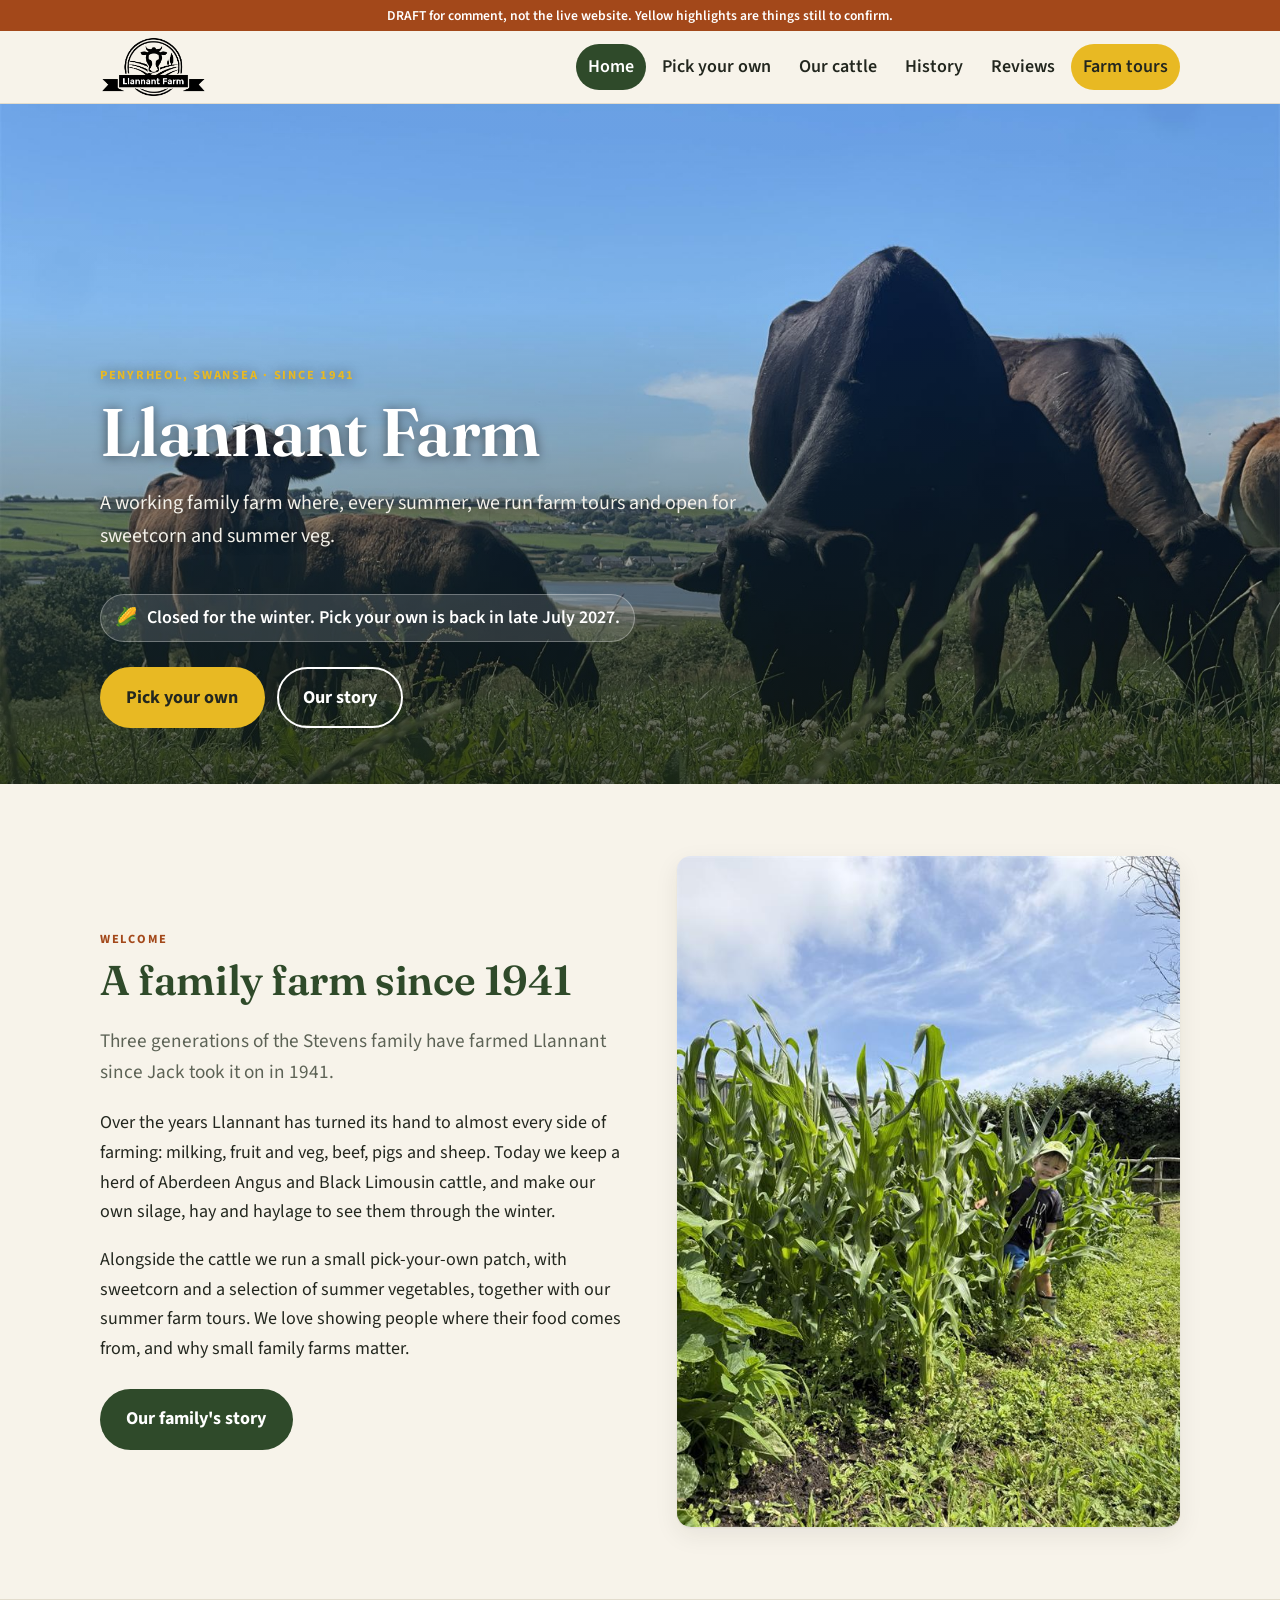
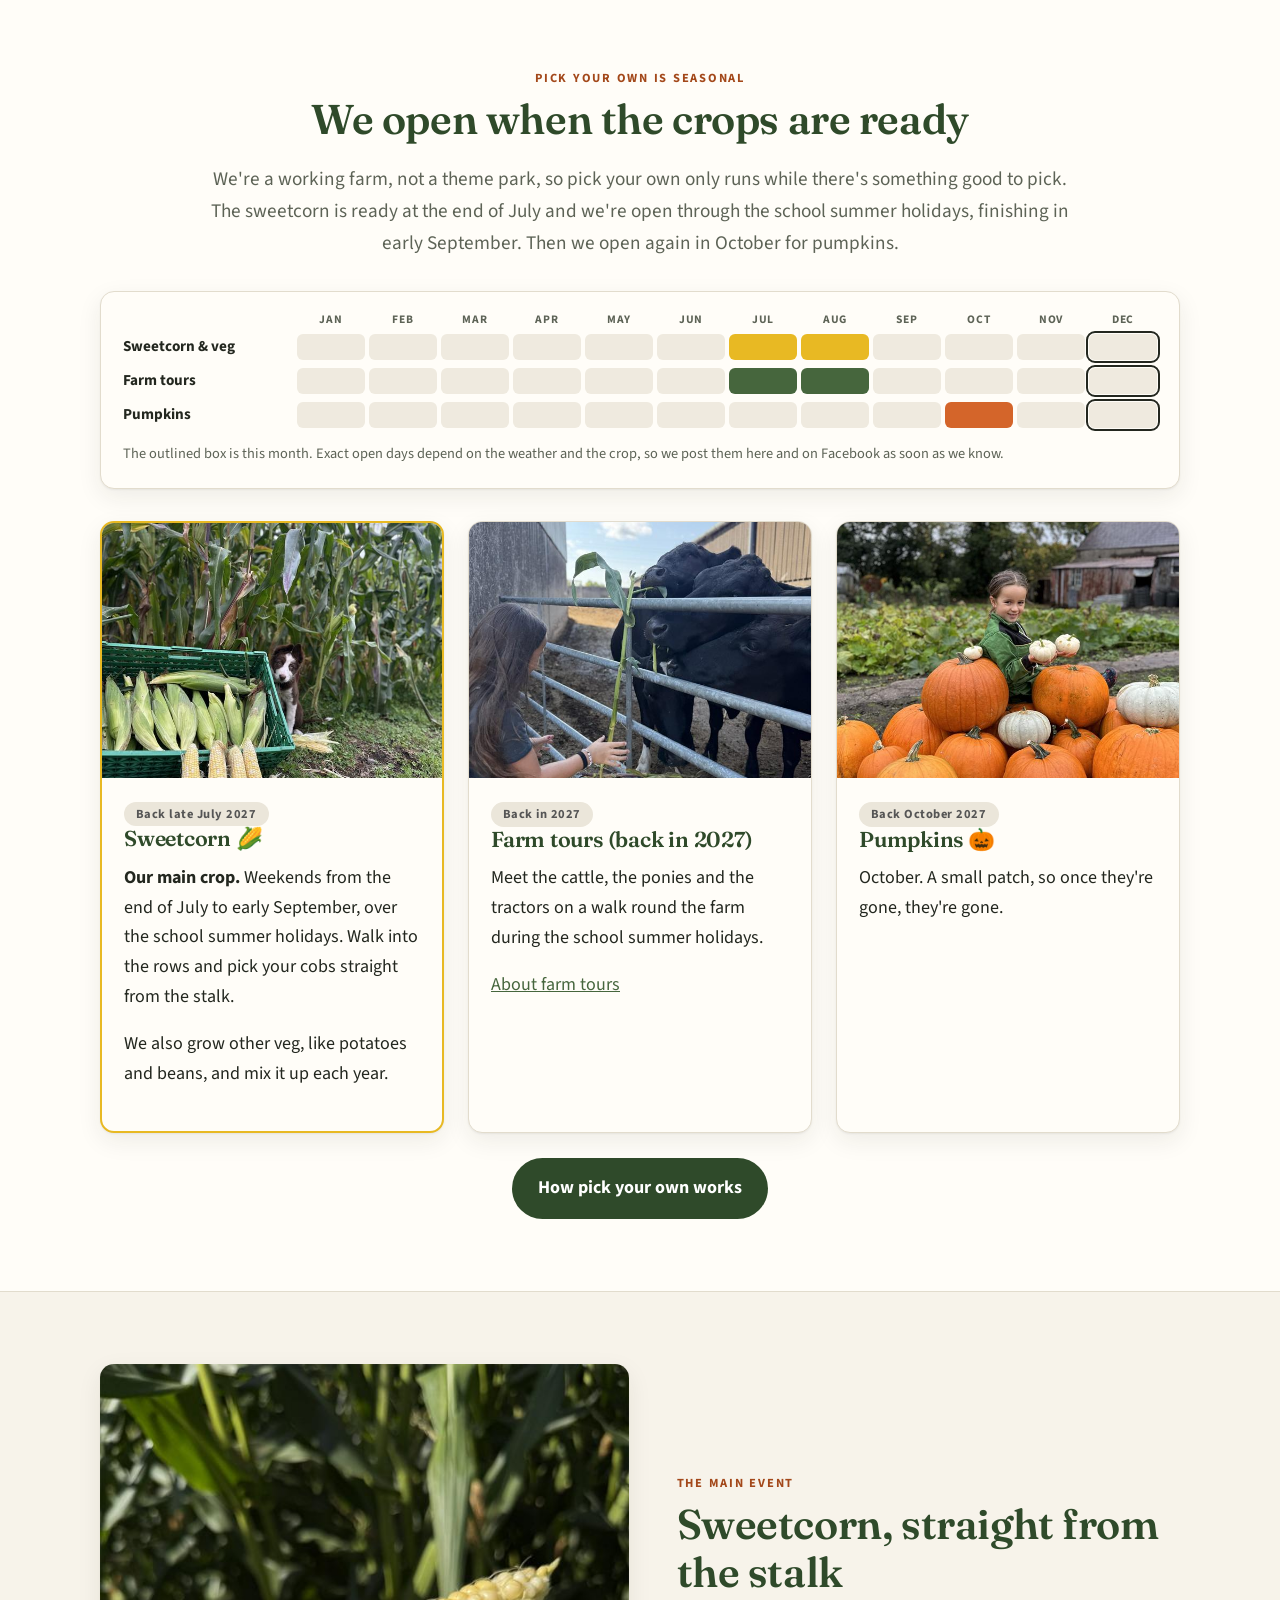
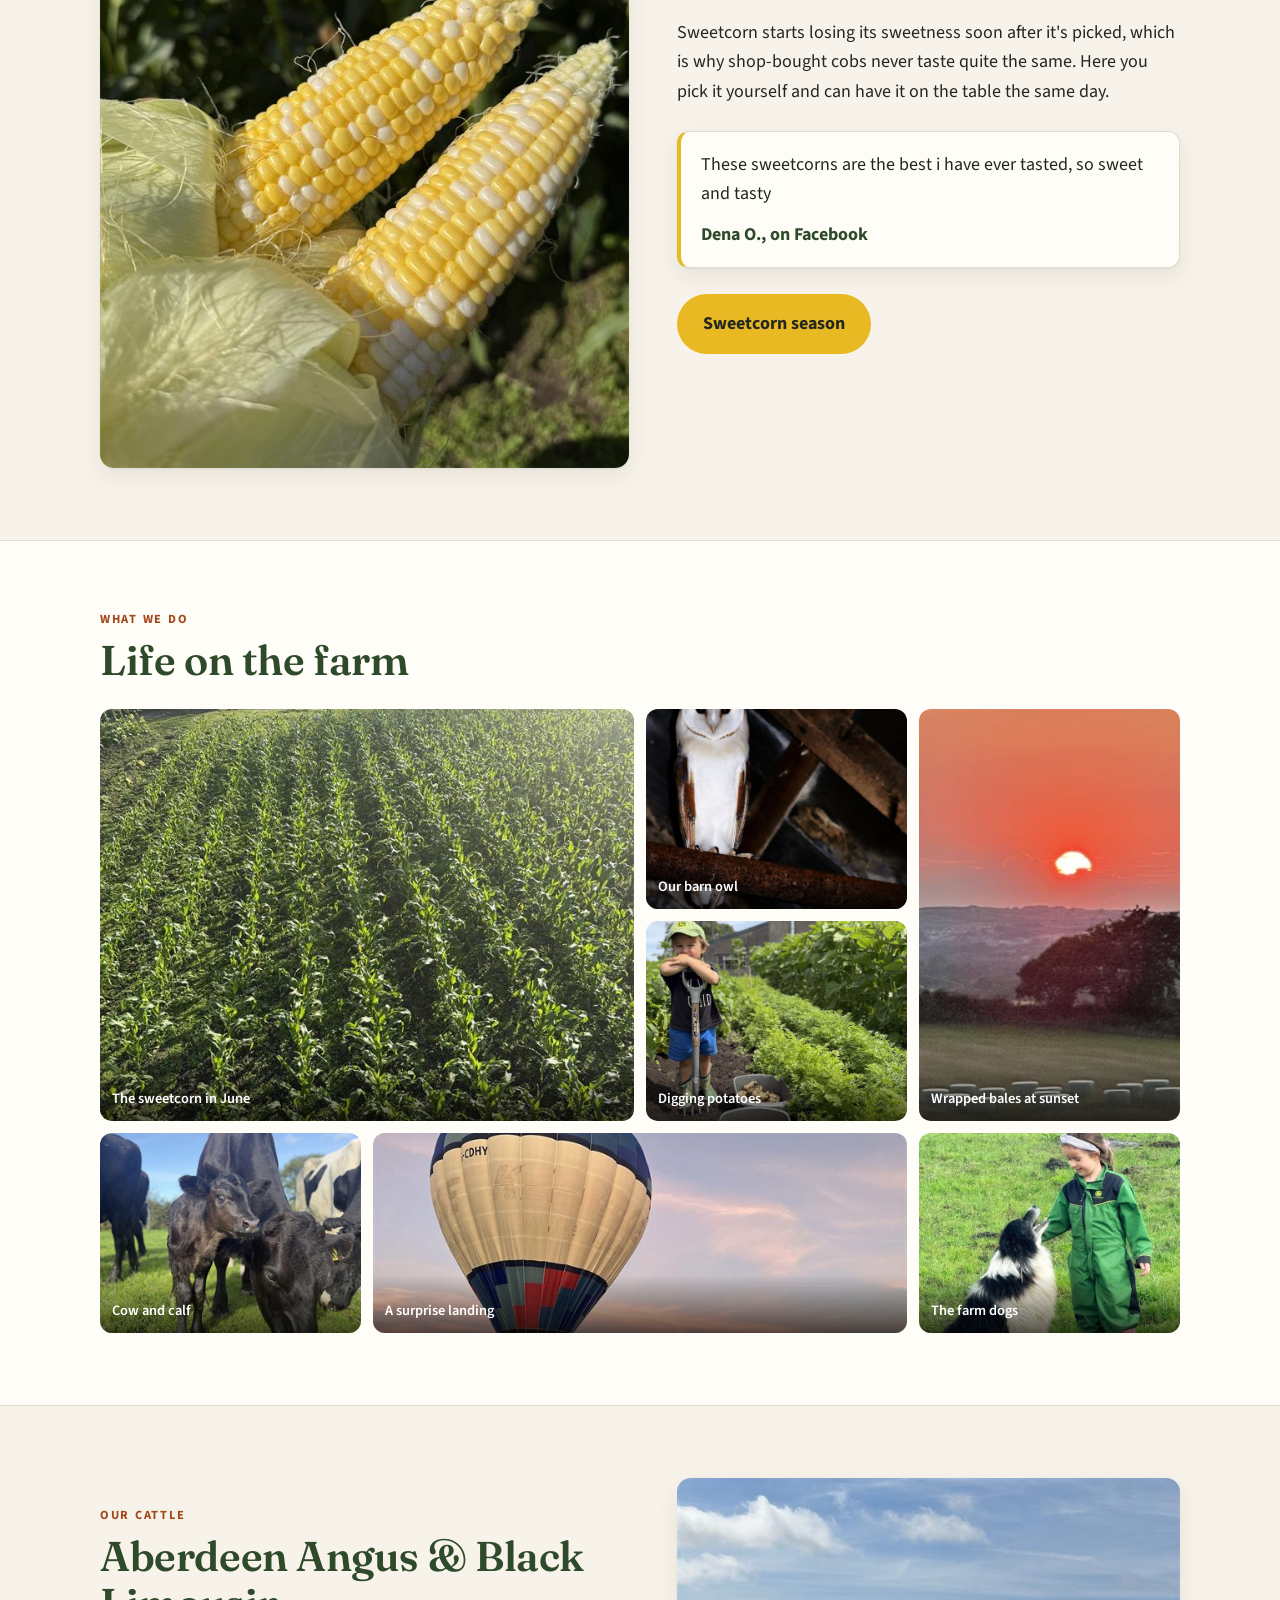
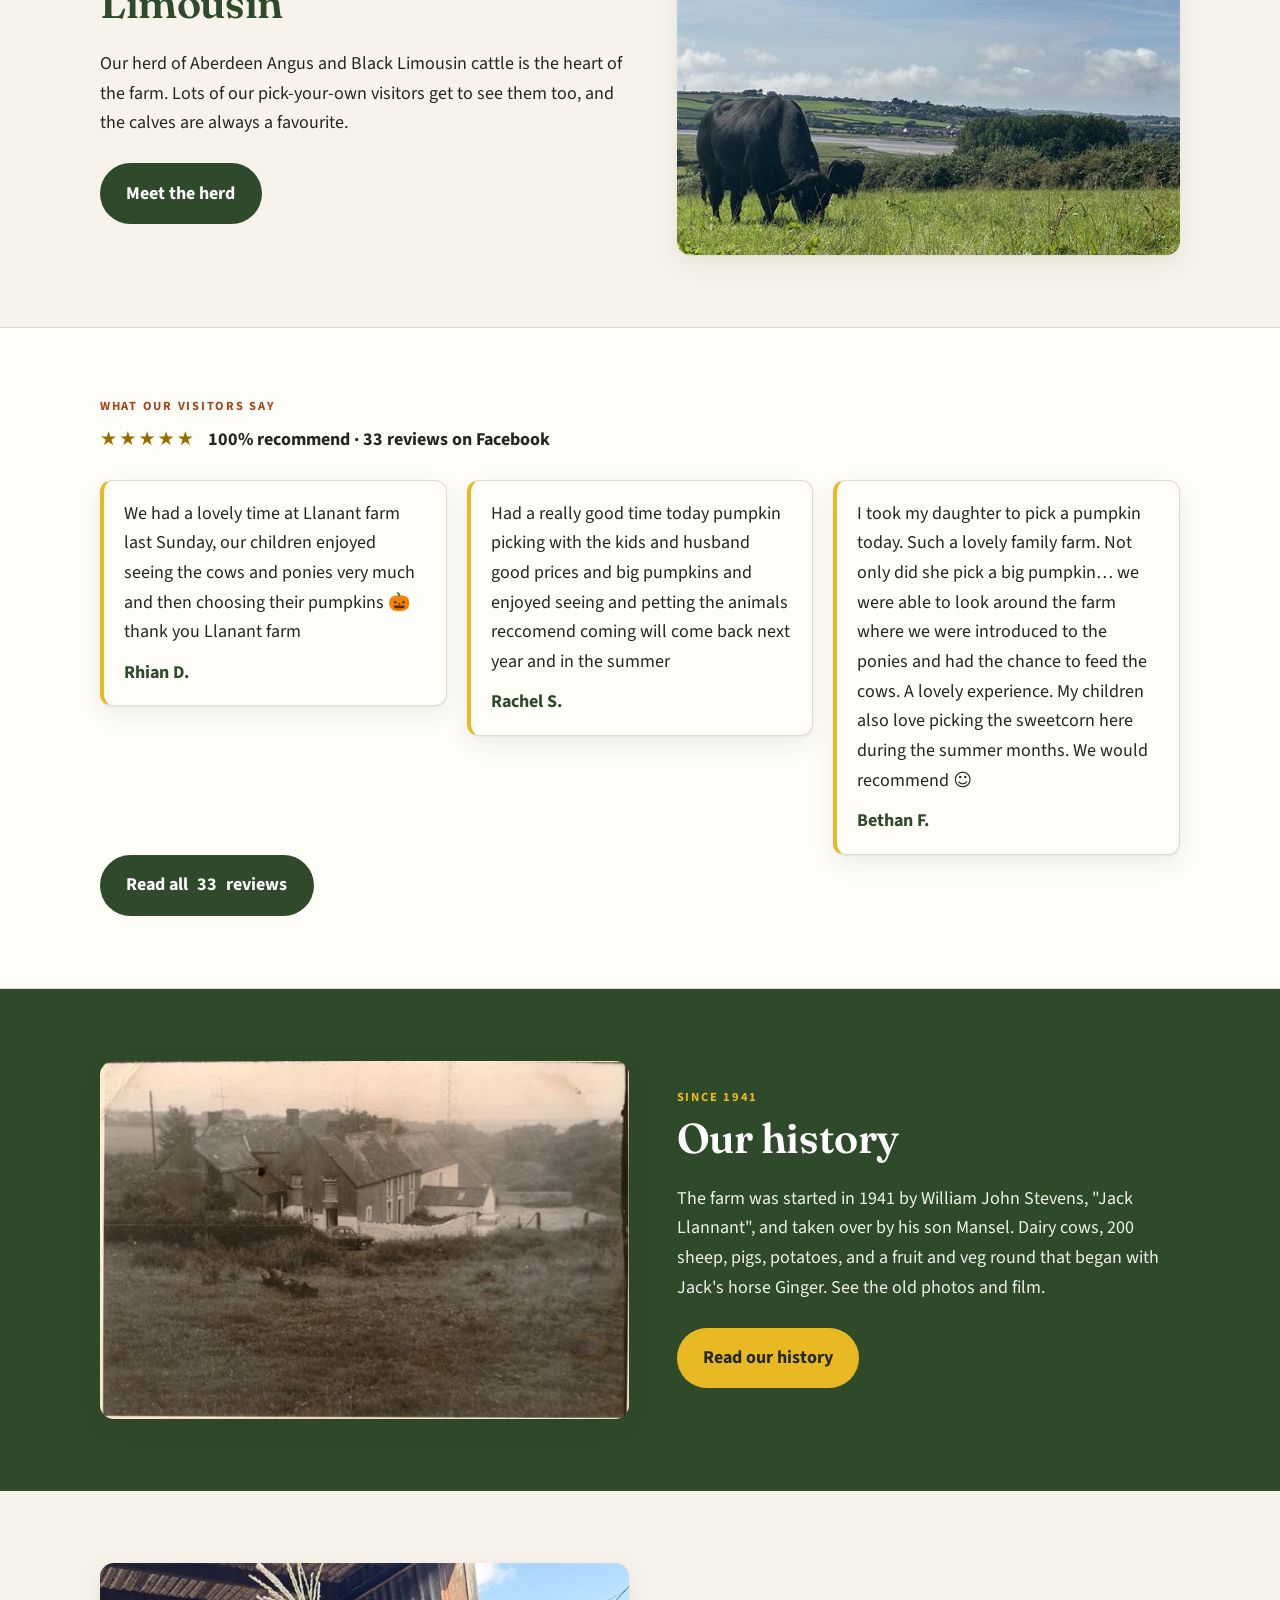
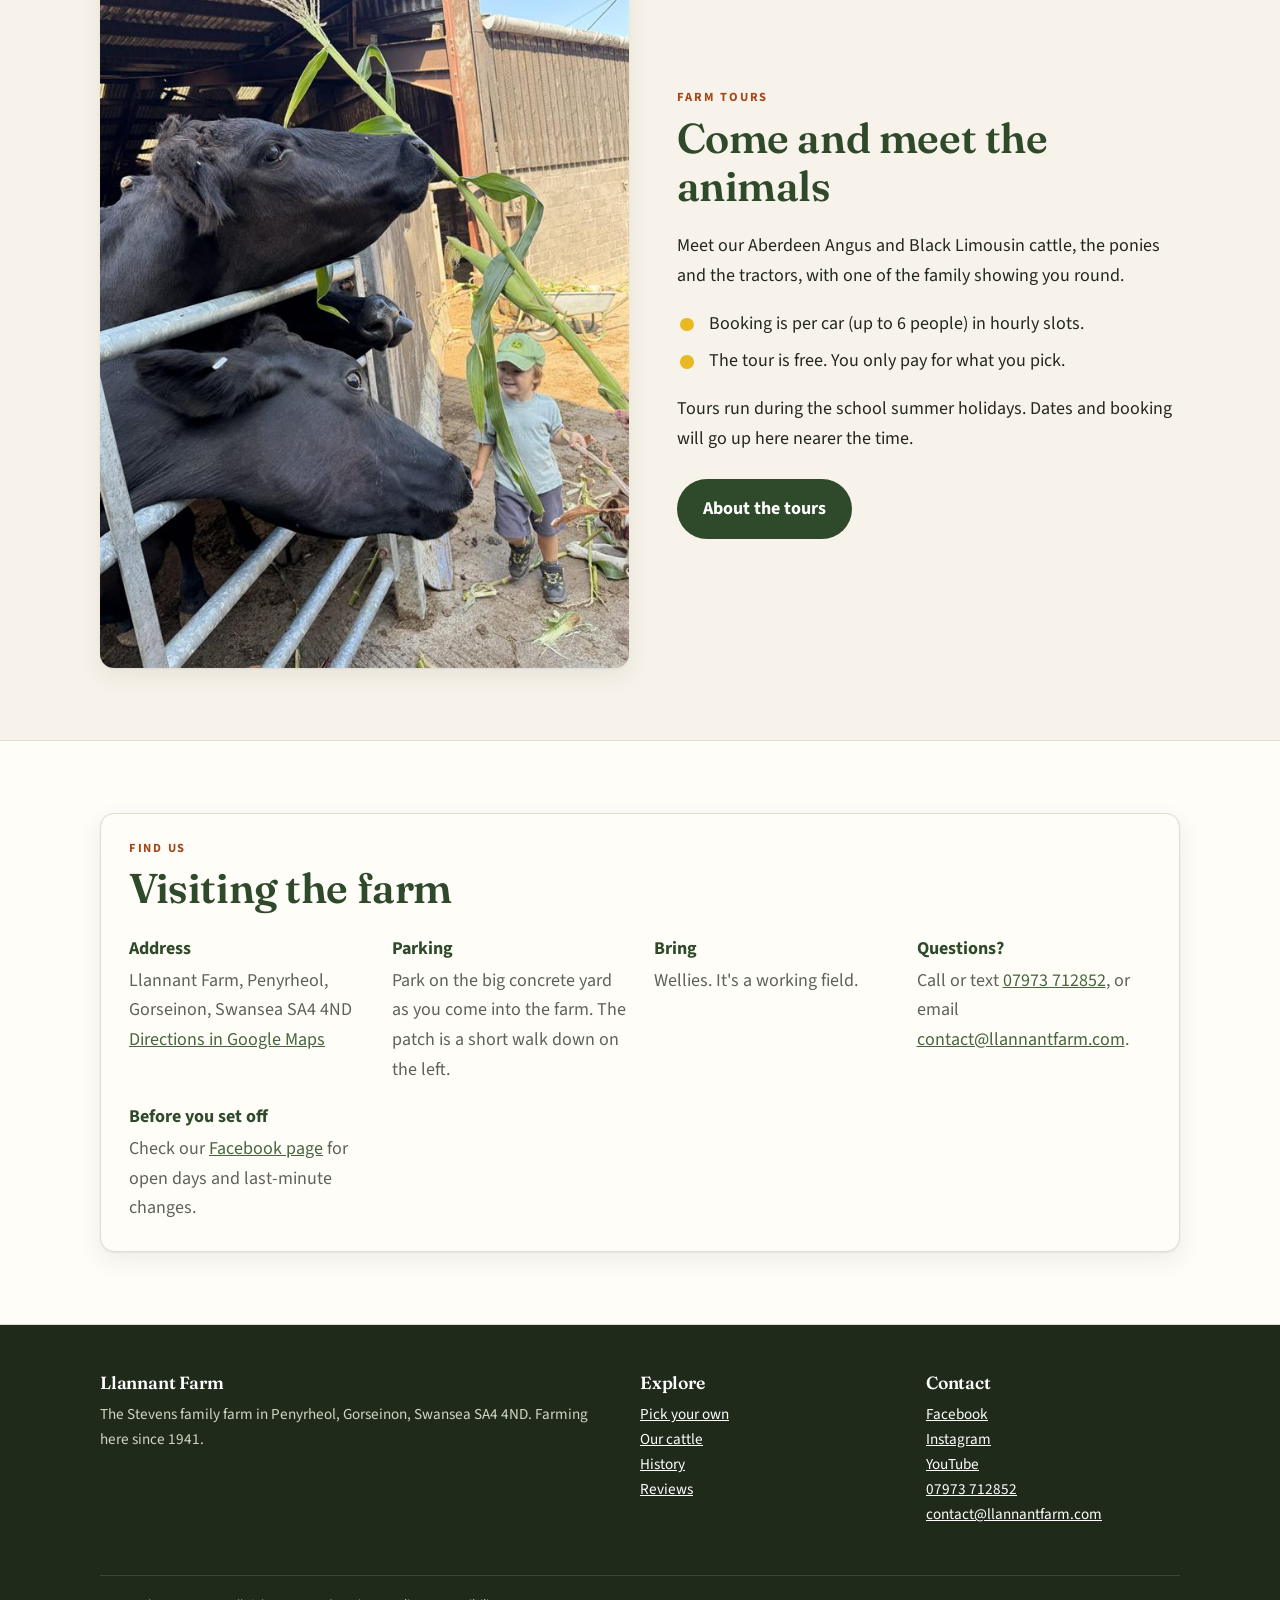
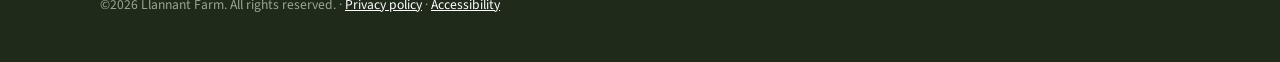
==== commit 376415d7: "Switch farm tours on" ====
--- a/index.html
+++ b/index.html
@@ -57,7 +57,7 @@
 </head>
 <body>
 <a class="skip-link" href="#main">Skip to main content</a>
-<div class="test-banner">DRAFT for comment, not the live website. Yellow highlights are things still to confirm. <a href="?tours=on">Preview with farm tours switched on</a></div>
+<div class="test-banner">DRAFT for comment, not the live website. Yellow highlights are things still to confirm.</div>
 <header class="site-header">
   <div class="wrap">
     <a class="brand" href="index.html"><img src="images/logo.png" alt="Llannant Farm" width="1545" height="869"></a>
@@ -214,6 +214,7 @@
         <h2>Come and meet the animals</h2>
         <p data-tours-summary></p>
         <ul class="ticks" data-tours-details></ul>
+        <p data-booking-closed>Tours run during the school summer holidays. Dates and booking will go up here nearer the time.</p>
         <div class="btns">
           <a class="btn btn-corn" data-booking data-booking-link href="https://buytickets.at/llannantfarm">Book a farm tour</a>
           <a class="btn btn-green" href="tours.html">About the tours</a>
--- a/css/site.css
+++ b/css/site.css
@@ -213,6 +213,7 @@
 .tours-off [data-tours] { display: none !important; }
 .tours-on [data-tours-off] { display: none !important; }
 html:not(.booking-open) [data-booking] { display: none !important; }
+html.booking-open [data-booking-closed] { display: none !important; } /* "booking opens later" notes */
 
 /* Footer */
 .site-footer { background: #1f2a1b; color: #cfd6c6; padding: 48px 0 32px; font-size: .95rem; }
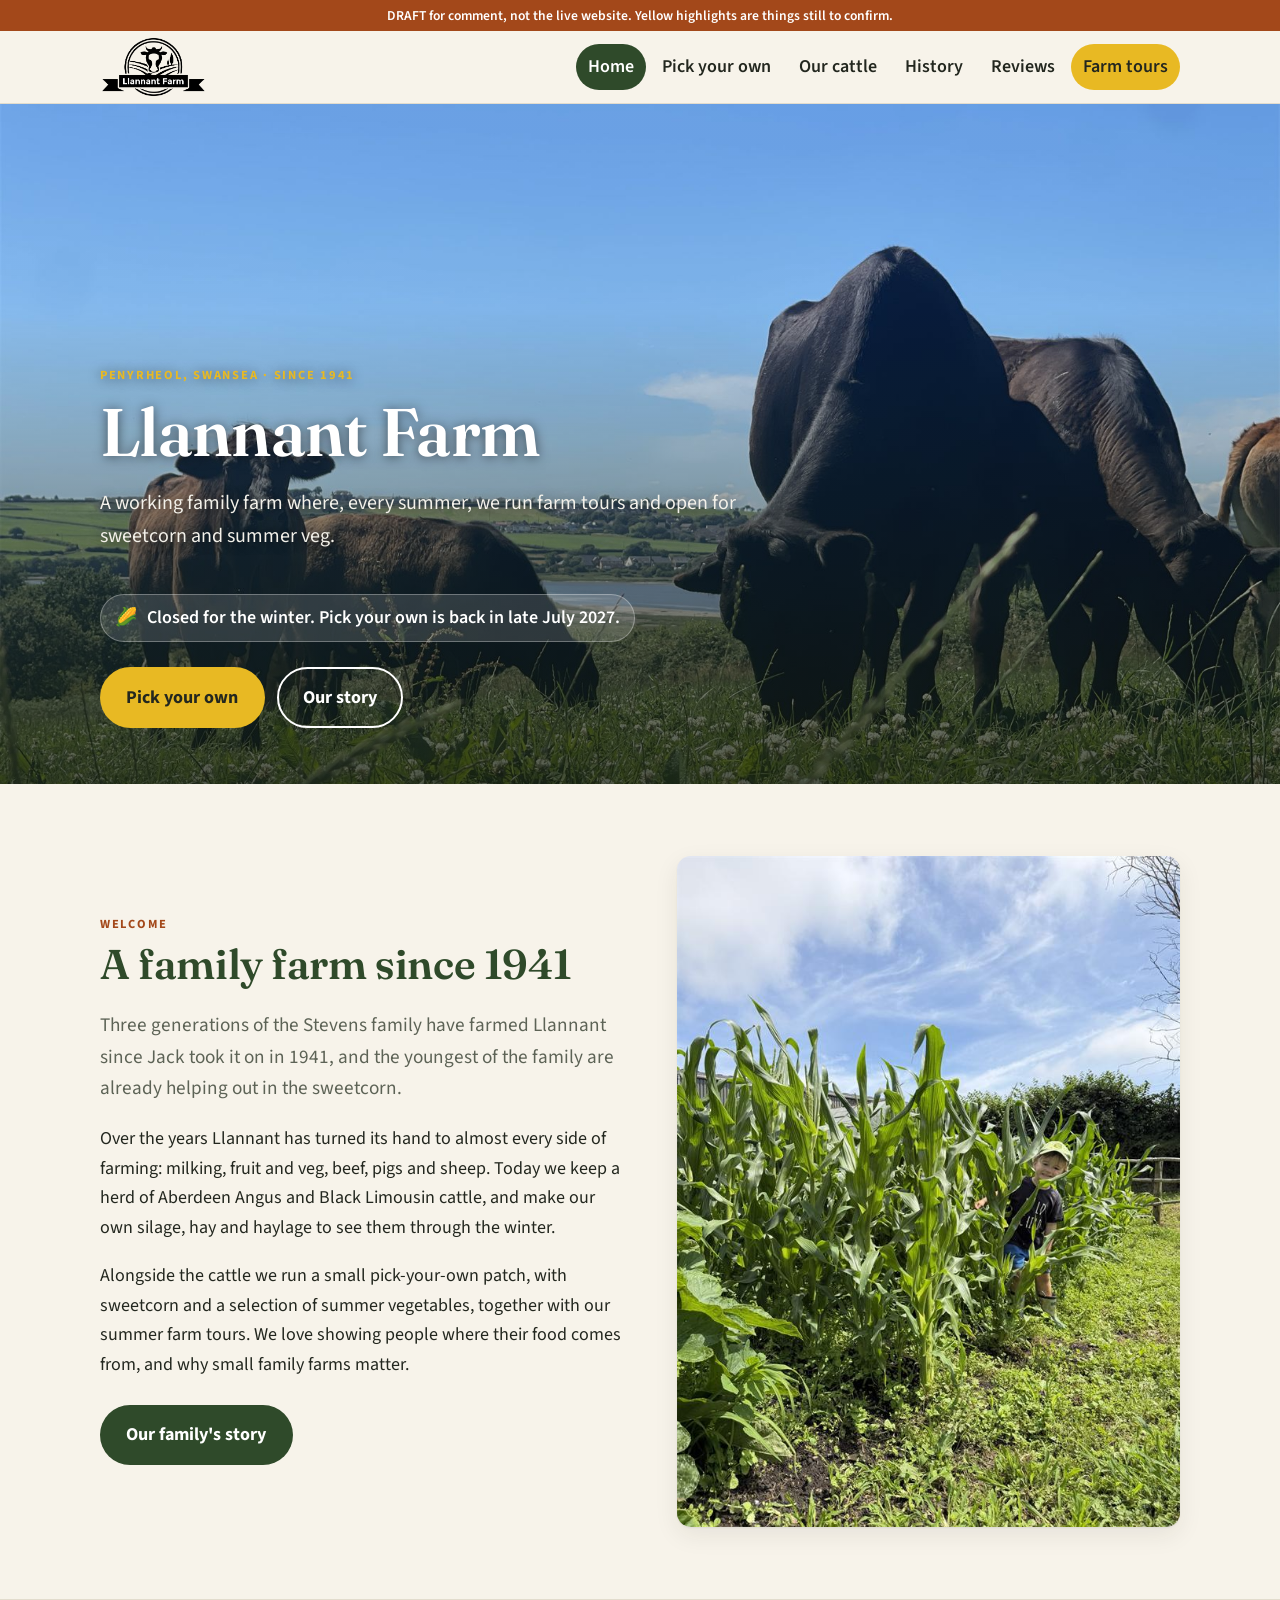
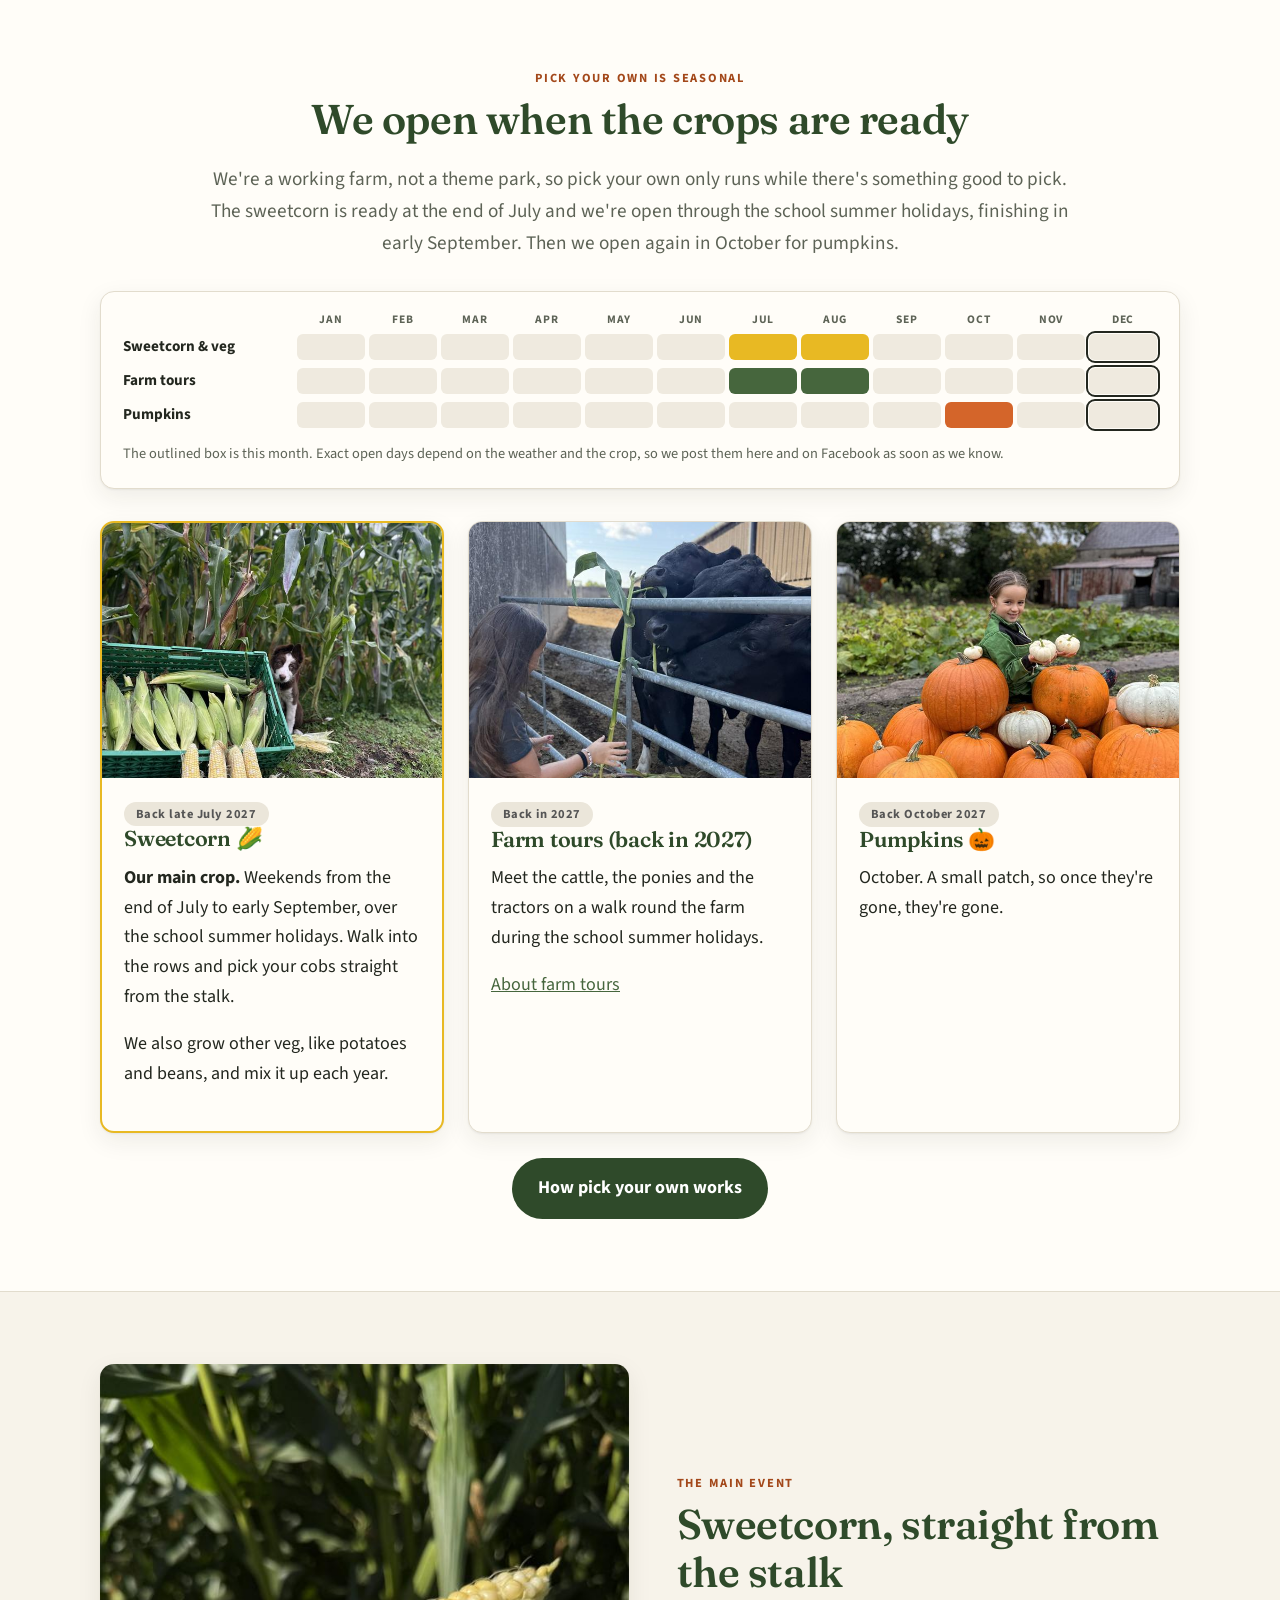
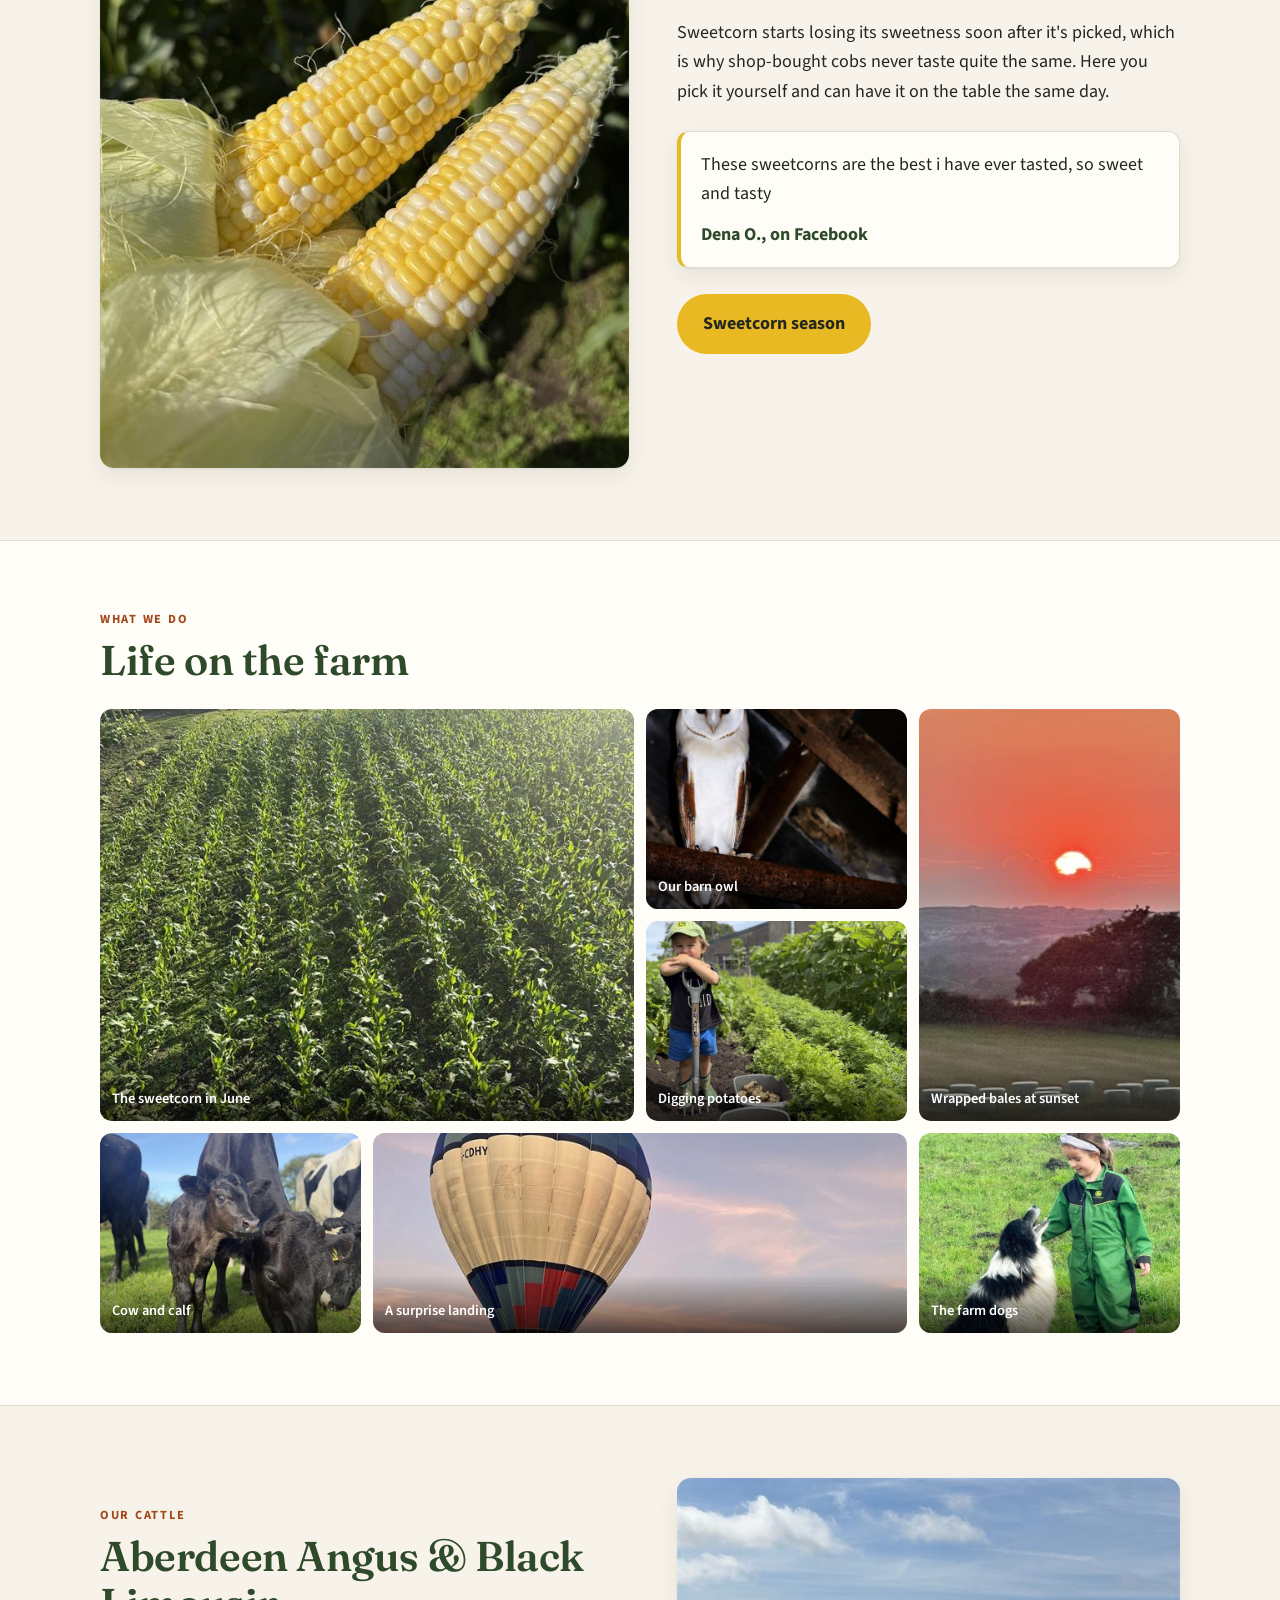
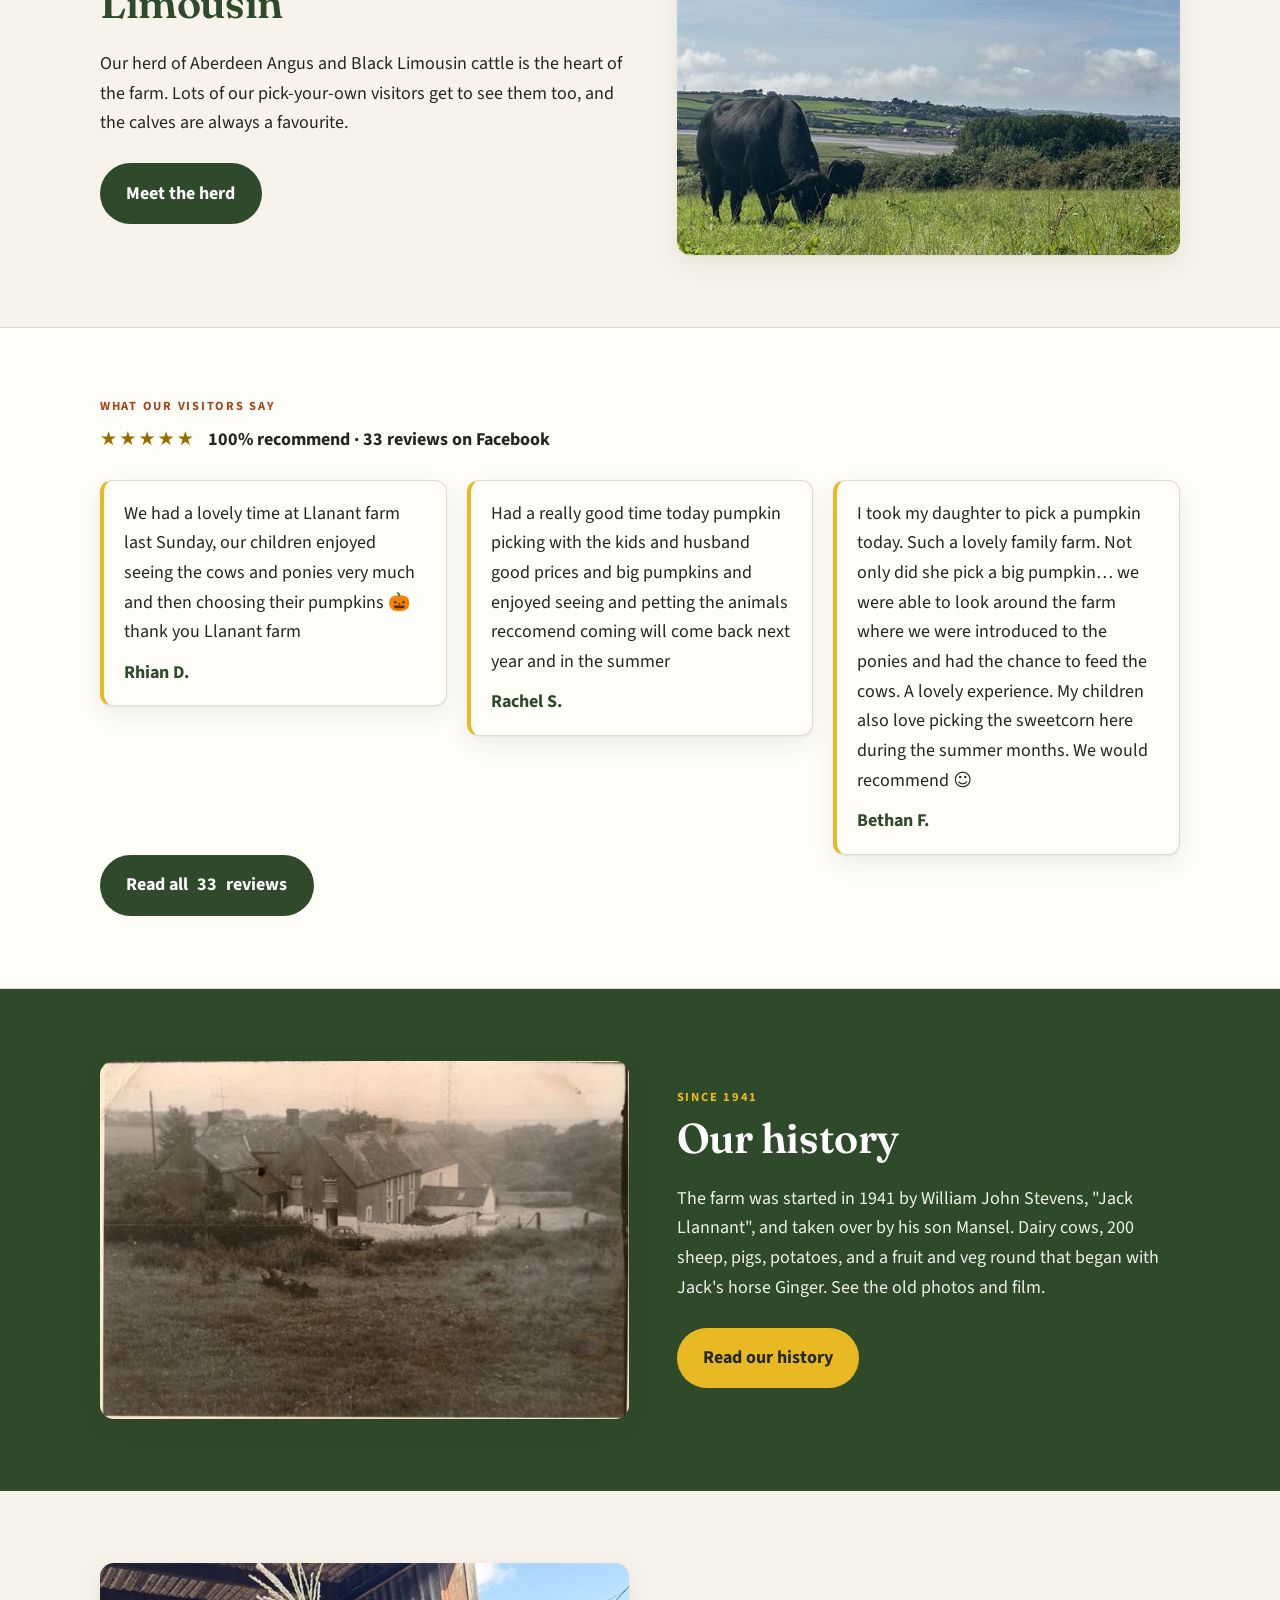
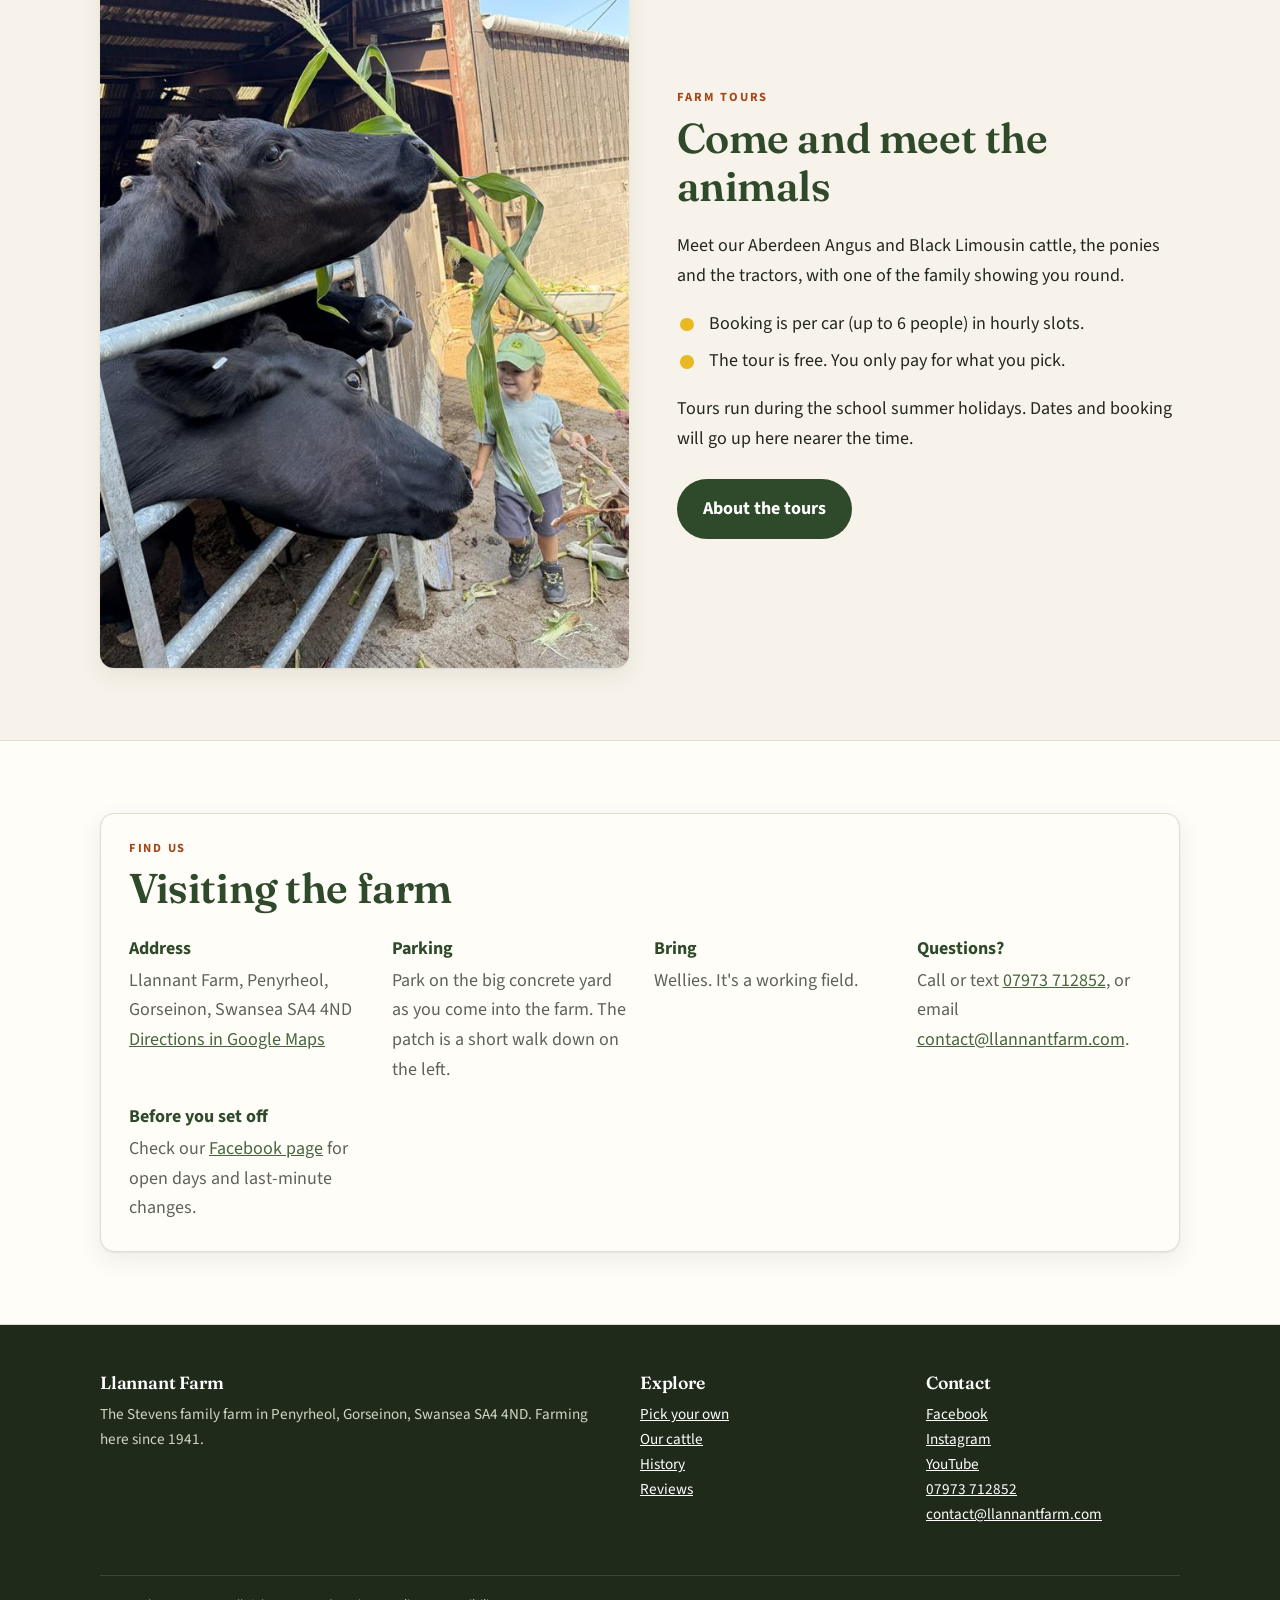
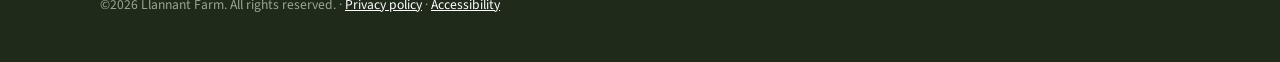
==== commit 47187aec: "Put the next-generation line back on the homepage" ====
--- a/index.html
+++ b/index.html
@@ -93,7 +93,7 @@
       <div>
         <span class="eyebrow">Welcome</span>
         <h2>A family farm since 1941</h2>
-        <p class="lead">Three generations of the Stevens family have farmed Llannant since Jack took it on in 1941.</p>
+        <p class="lead">Three generations of the Stevens family have farmed Llannant since Jack took it on in 1941, and the youngest of the family are already helping out in the sweetcorn.</p>
         <p>Over the years Llannant has turned its hand to almost every side of farming: milking, fruit and veg, beef, pigs and sheep. Today we keep a herd of Aberdeen Angus and Black Limousin cattle, and make our own silage, hay and haylage to see them through the winter.</p>
         <p>Alongside the cattle we run a small pick-your-own patch, with sweetcorn and a selection of summer vegetables, together with our summer farm tours. We love showing people where their food comes from, and why small family farms matter.</p>
         <div class="btns"><a class="btn btn-green" href="history.html">Our family's story</a></div>
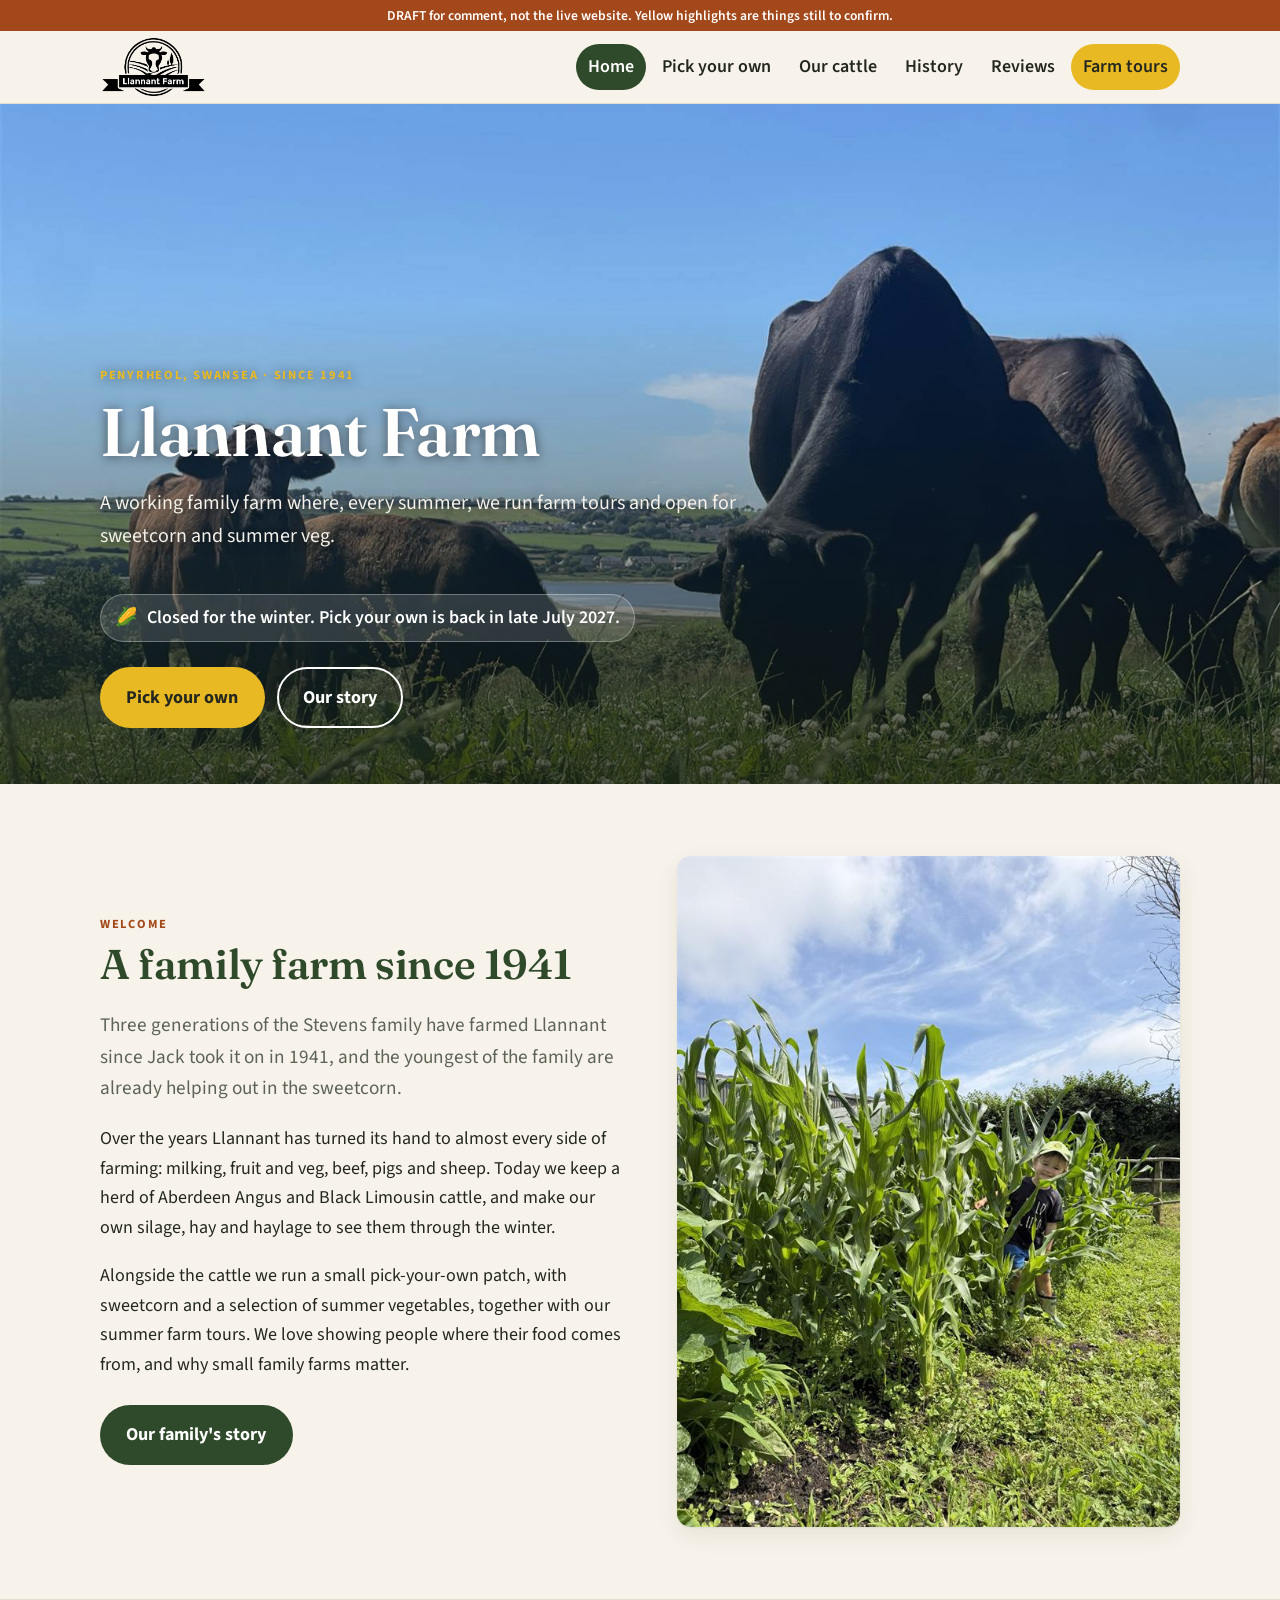
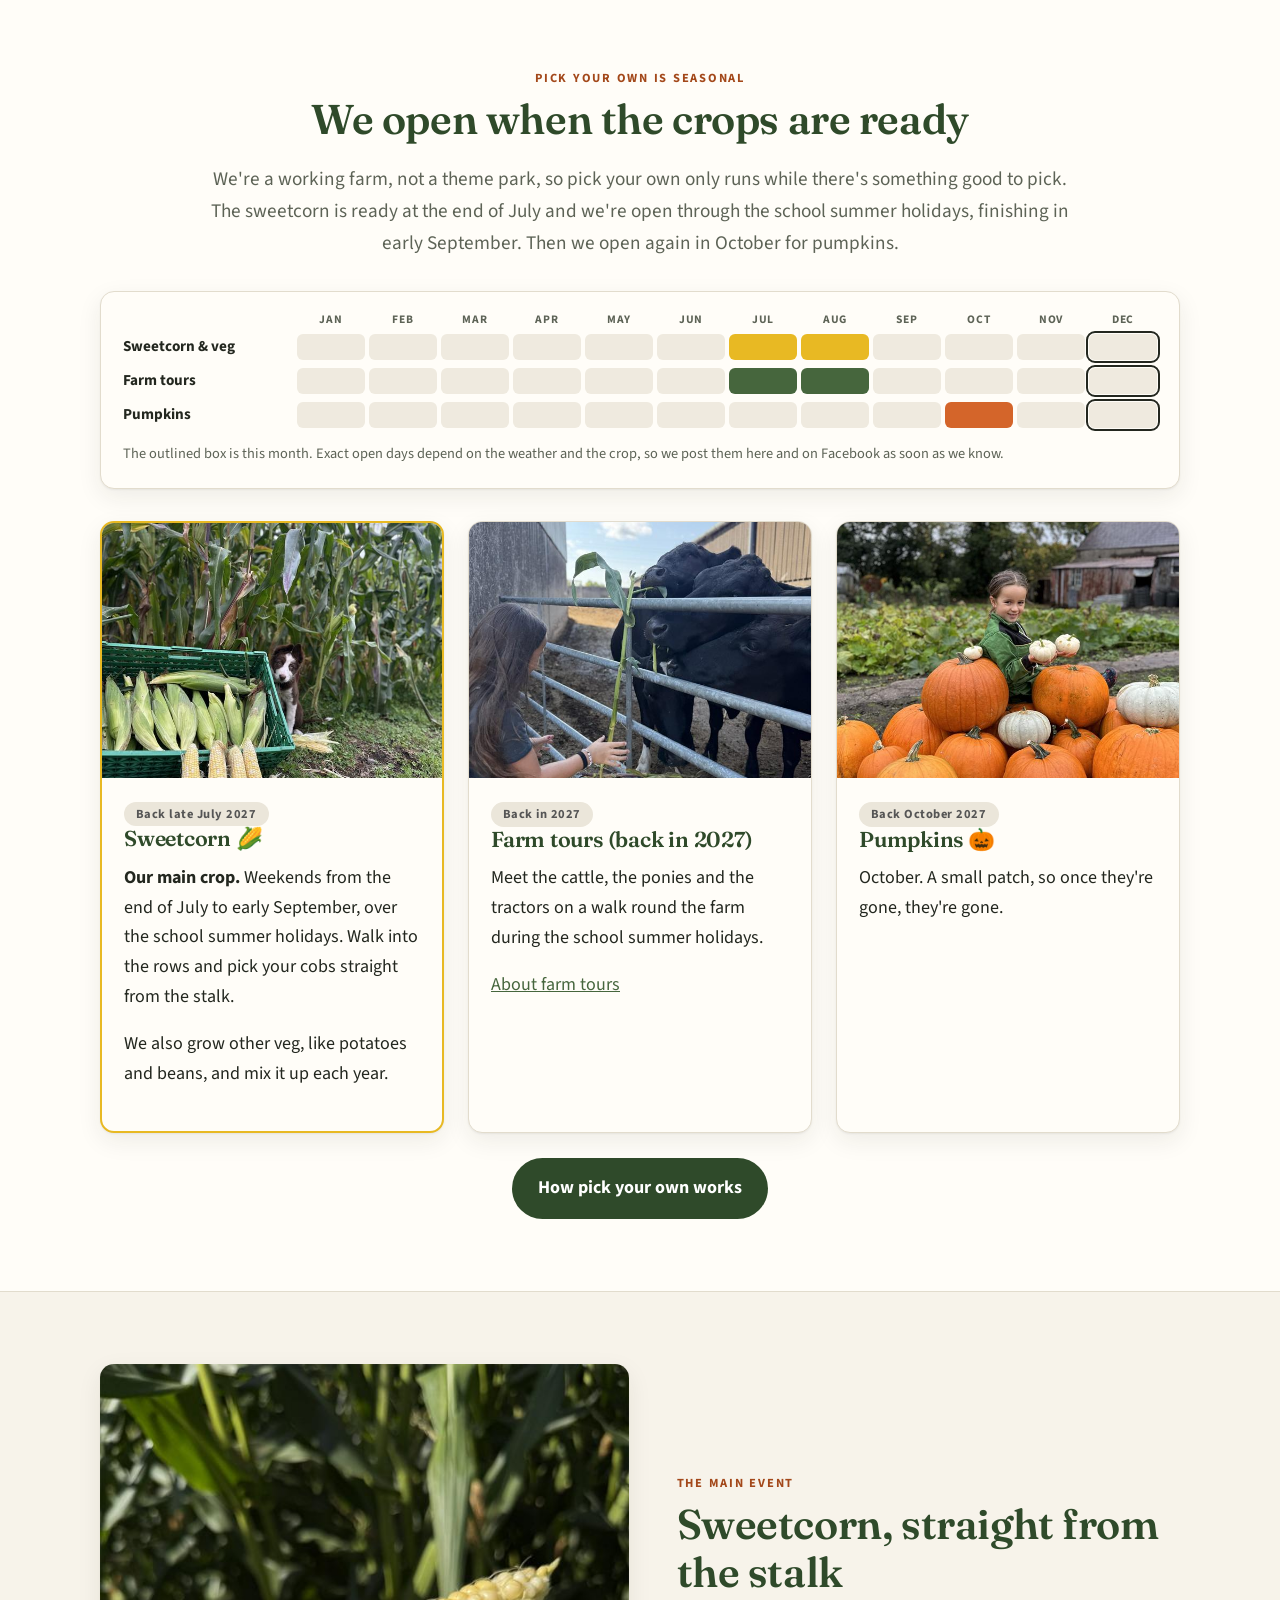
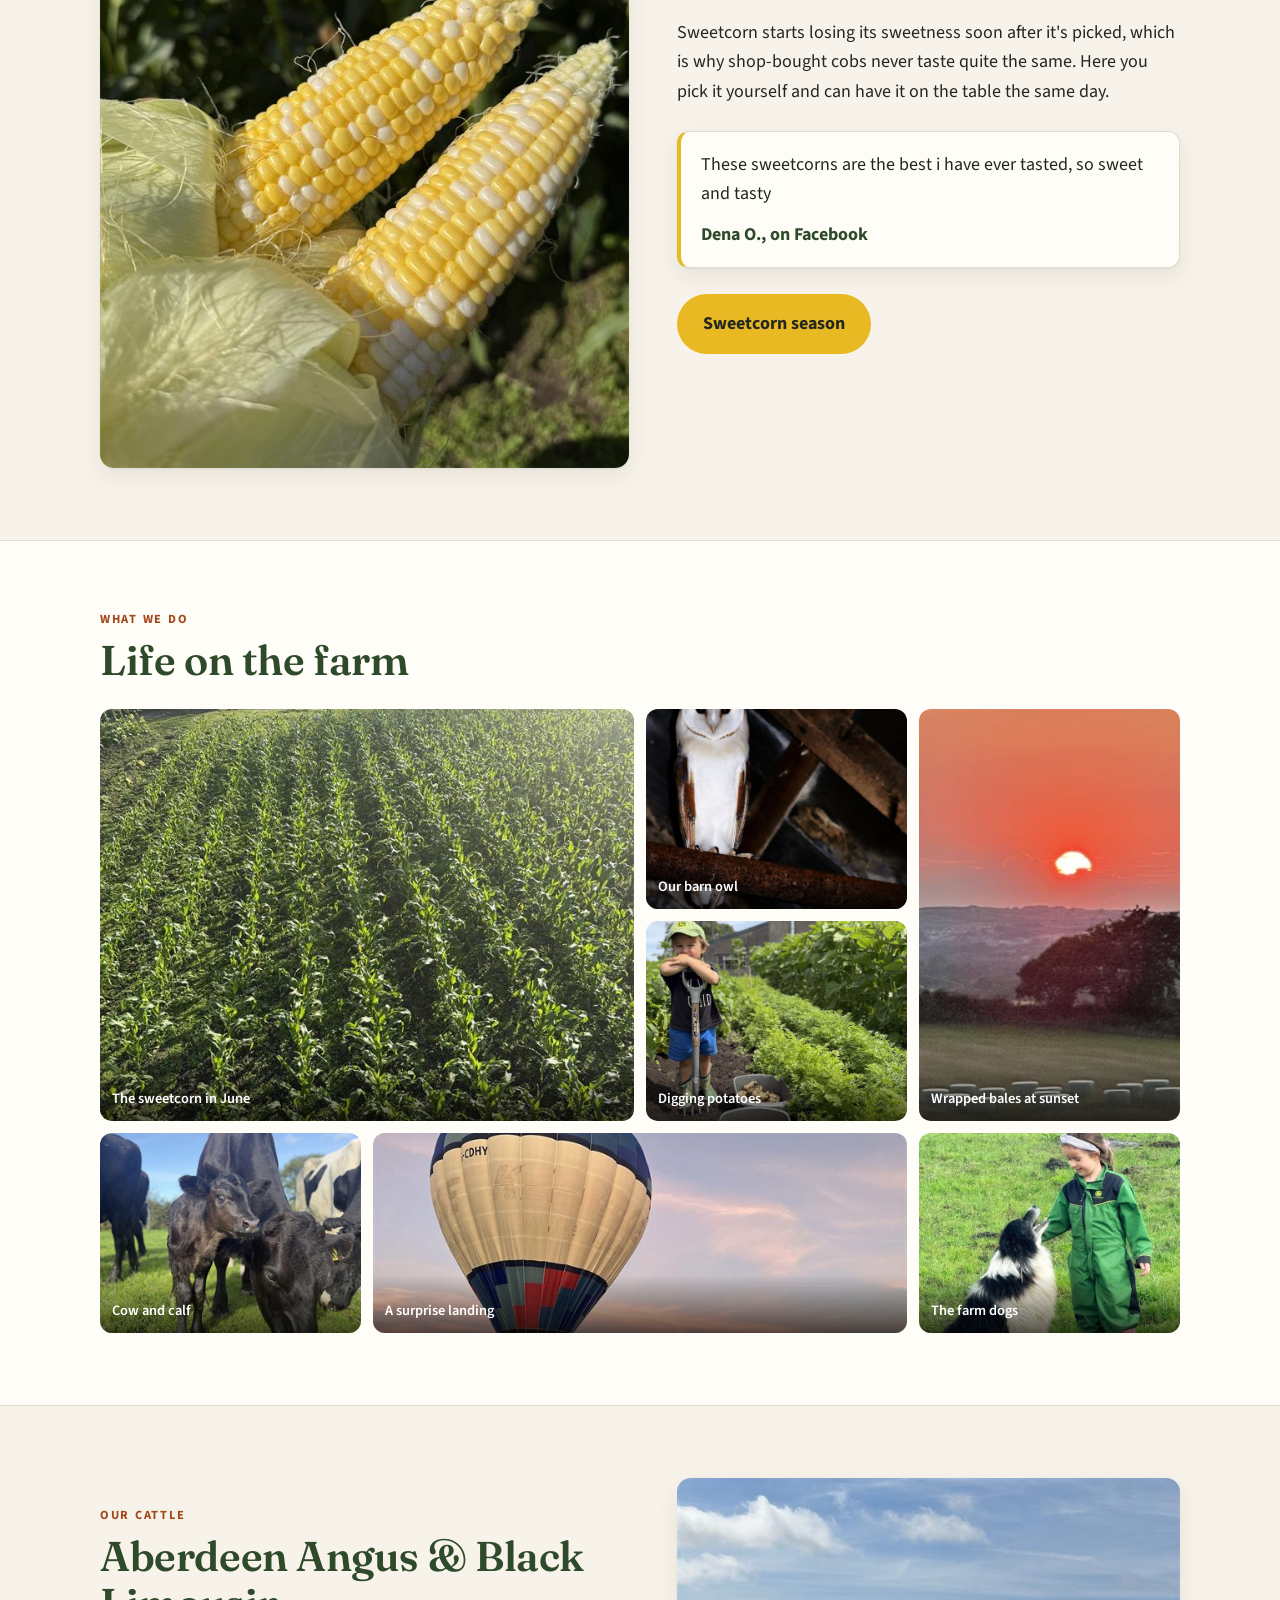
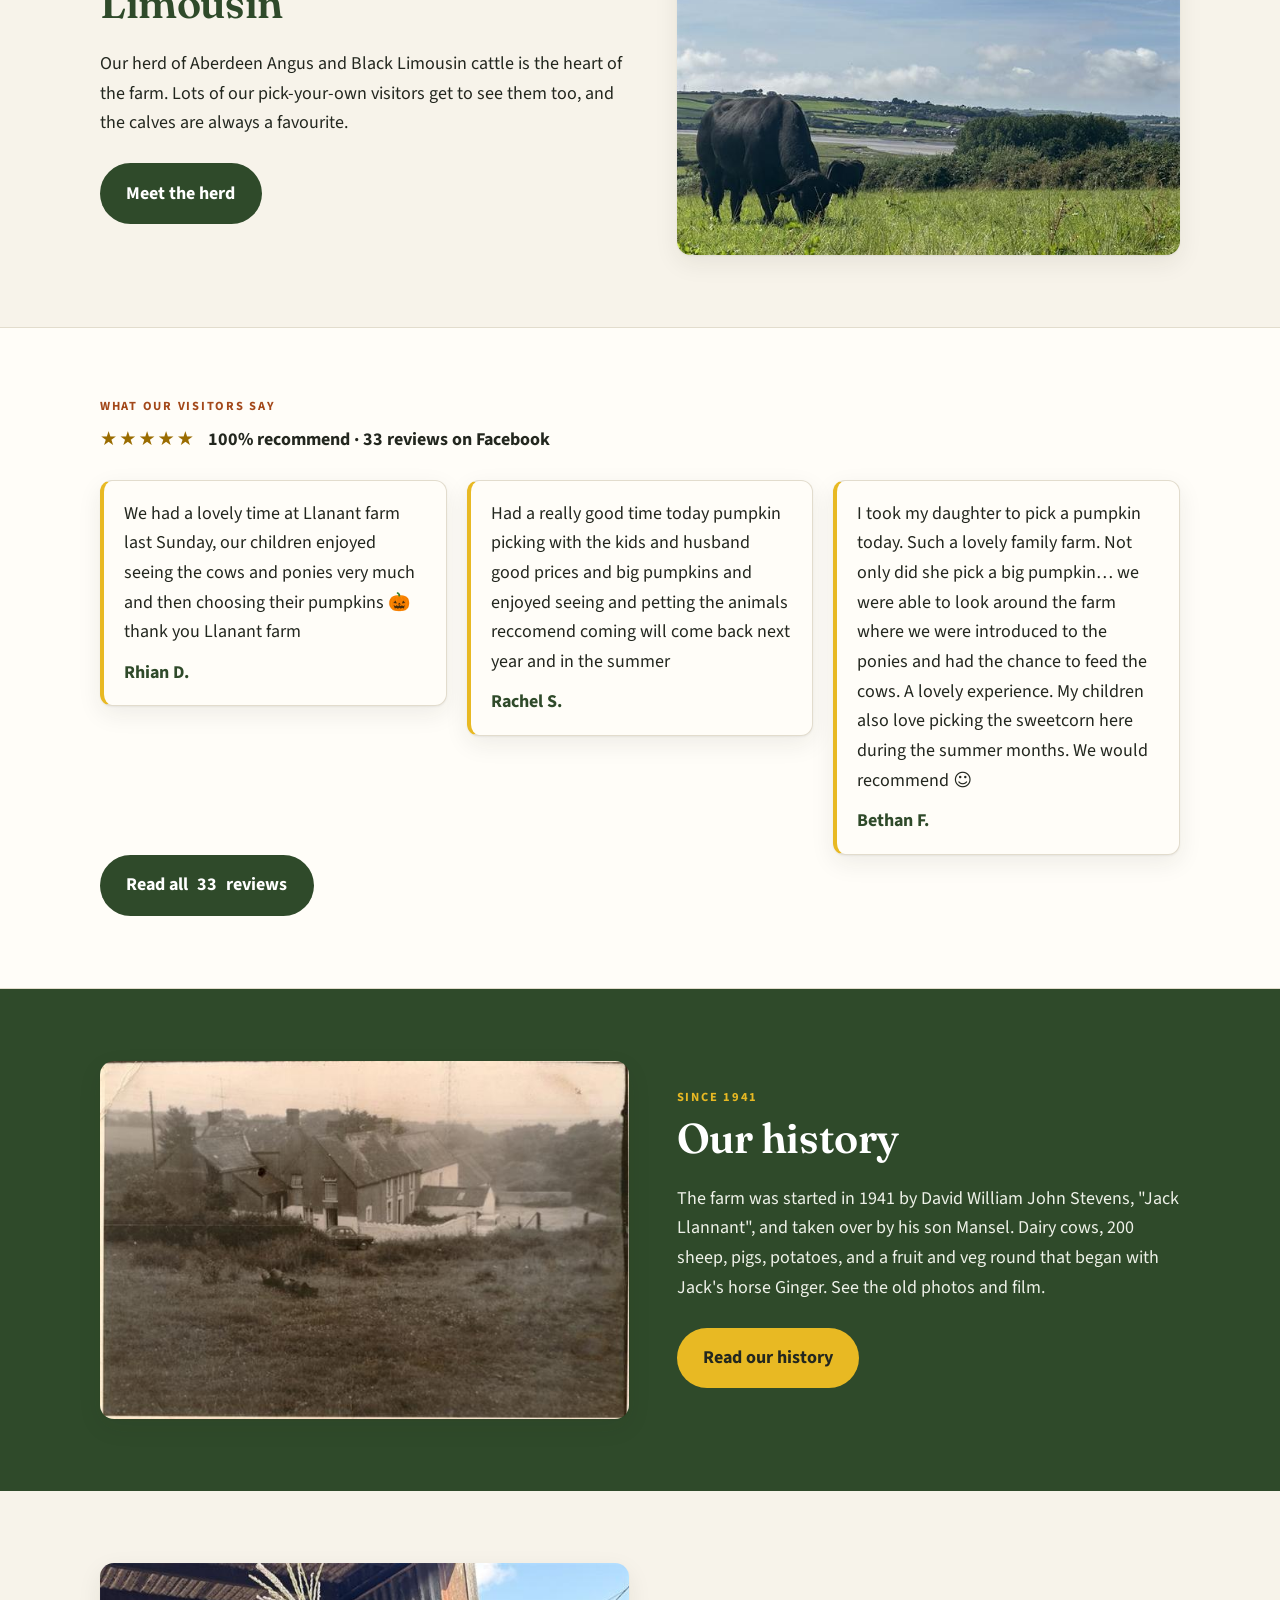
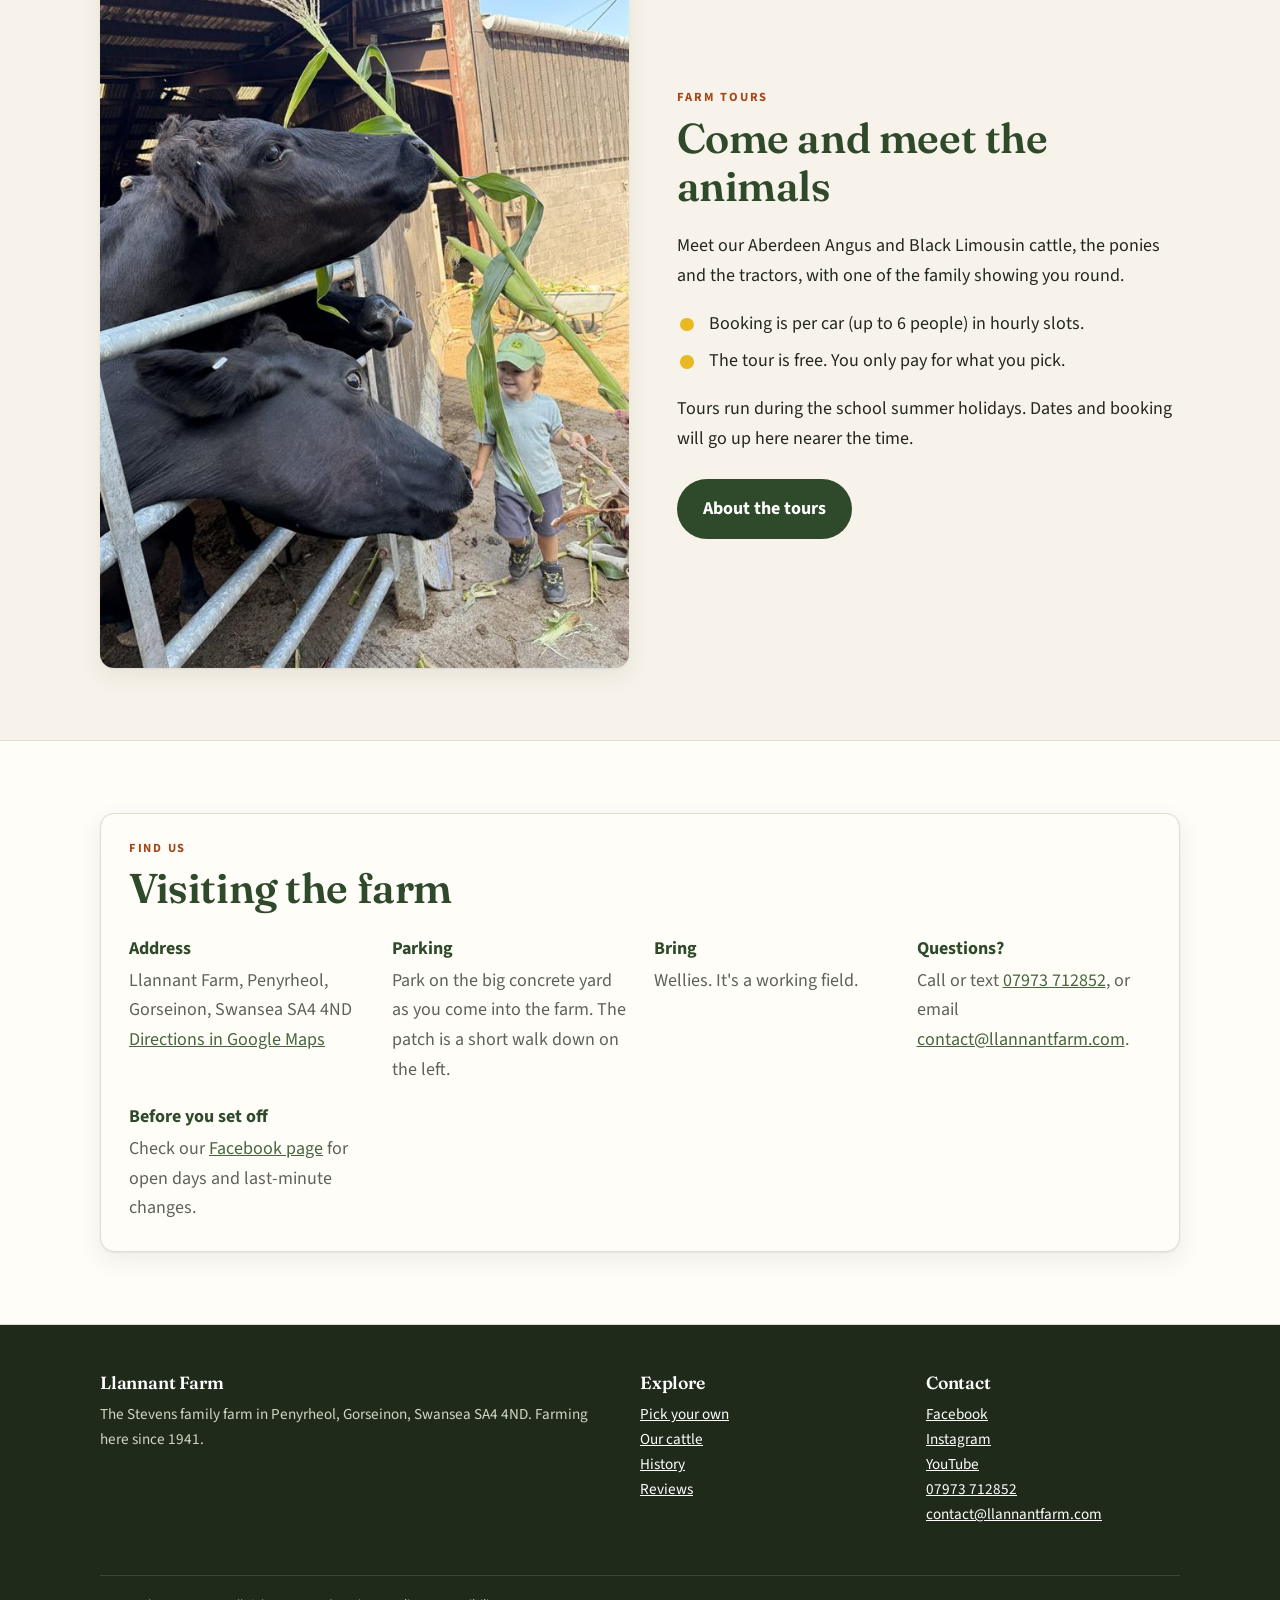
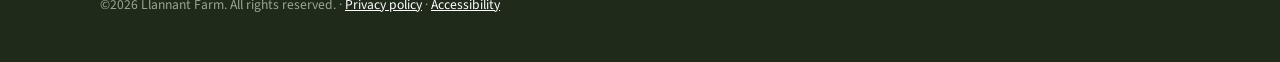
==== commit bfd2b768: "Bug fixes and settled wording Fixes from the pre-launch check, plus the payment, privacy policy, acc" ====
--- a/index.html
+++ b/index.html
@@ -1,5 +1,5 @@
 <!doctype html>
-<html lang="en-GB" class="tours-off">
+<html lang="en-GB" class="tours-on">
 <head>
 <meta charset="utf-8">
 <meta name="viewport" content="width=device-width, initial-scale=1">
@@ -20,7 +20,8 @@
 <meta name="twitter:image" content="https://www.llannantfarm.com/images/share/home.jpg">
 <meta name="twitter:card" content="summary_large_image">
 <meta name="theme-color" content="#2f4a2a">
-<link rel="icon" href="favicon.ico">
+<link rel="icon" href="favicon.ico" sizes="48x48">
+<link rel="icon" type="image/png" sizes="192x192" href="favicon-192.png">
 <link rel="apple-touch-icon" href="apple-touch-icon.png">
 <link rel="manifest" href="manifest.json">
 <link rel="preload" href="fonts/source-sans-3-latin.woff2" as="font" type="font/woff2" crossorigin>
@@ -46,11 +47,16 @@
     "postalCode": "SA4 4ND",
     "addressCountry": "GB"
   },
+  "geo": {
+    "@type": "GeoCoordinates",
+    "latitude": 51.68186,
+    "longitude": -4.05961
+  },
   "sameAs": [
     "https://www.google.com/maps?cid=7488143218587078343",
     "https://www.facebook.com/llannantfarm",
     "https://www.instagram.com/llannant",
-    "https://www.youtube.com/llannant"
+    "https://www.youtube.com/@llannant"
   ]
 }
 </script>
@@ -75,7 +81,7 @@
 
 <main id="main">
   <section class="hero">
-    <img src="images/img-8455.jpg" alt="Our cattle grazing a clover field on a sunny day, with the water and hills behind" fetchpriority="high" style="object-position:50% 22%" width="1800" height="1350" srcset="images/md/img-8455.jpg 1100w, images/img-8455.jpg 1800w" sizes="100vw">
+    <img src="images/img-8455.jpg" alt="Our cattle grazing a clover field on a sunny day, with the water and hills behind" fetchpriority="high" style="object-position:50% 22%" width="1800" height="1350" srcset="images/md/img-8455.jpg 1100w, images/lg/img-8455.jpg 1600w" sizes="100vw">
     <div class="wrap">
       <span class="eyebrow" style="color:var(--corn)">Penyrheol, Swansea · since 1941</span>
       <h1>Llannant Farm</h1>
@@ -201,7 +207,7 @@
       <div>
         <span class="eyebrow" style="color:var(--corn)">Since 1941</span>
         <h2>Our history</h2>
-        <p>The farm was started in 1941 by William John Stevens, "Jack Llannant", and taken over by his son Mansel. Dairy cows, 200 sheep, pigs, potatoes, and a fruit and veg round that began with Jack's horse Ginger. See the old photos and film.</p>
+        <p>The farm was started in 1941 by David William John Stevens, "Jack Llannant", and taken over by his son Mansel. Dairy cows, 200 sheep, pigs, potatoes, and a fruit and veg round that began with Jack's horse Ginger. See the old photos and film.</p>
         <div class="btns"><a class="btn btn-corn" href="history.html">Read our history</a></div>
       </div>
     </div>
@@ -212,8 +218,11 @@
       <div>
         <span class="eyebrow">Farm tours</span>
         <h2>Come and meet the animals</h2>
-        <p data-tours-summary></p>
-        <ul class="ticks" data-tours-details></ul>
+        <p data-tours-summary>Meet our Aberdeen Angus and Black Limousin cattle, the ponies and the tractors, with one of the family showing you round.</p>
+        <ul class="ticks" data-tours-details>
+          <li>Booking is per car (up to 6 people) in hourly slots.</li>
+          <li>The tour is free. You only pay for what you pick.</li>
+        </ul>
         <p data-booking-closed>Tours run during the school summer holidays. Dates and booking will go up here nearer the time.</p>
         <div class="btns">
           <a class="btn btn-corn" data-booking data-booking-link href="https://buytickets.at/llannantfarm">Book a farm tour</a>
@@ -254,7 +263,7 @@
       </div>
       <div>
         <h2>Contact</h2>
-        <p><a href="https://www.facebook.com/llannantfarm">Facebook</a><br><a href="https://www.instagram.com/llannant">Instagram</a><br><a href="https://www.youtube.com/llannant">YouTube</a><br><a href="tel:+447973712852">07973 712852</a><br><a href="mailto:contact@llannantfarm.com">contact@llannantfarm.com</a></p>
+        <p><a href="https://www.facebook.com/llannantfarm">Facebook</a><br><a href="https://www.instagram.com/llannant">Instagram</a><br><a href="https://www.youtube.com/@llannant">YouTube</a><br><a href="tel:+447973712852">07973 712852</a><br><a href="mailto:contact@llannantfarm.com">contact@llannantfarm.com</a></p>
       </div>
     </div>
     <p class="small">©<span data-year>2026</span> Llannant Farm. All rights reserved. · <a href="privacy.html">Privacy policy</a> · <a href="accessibility.html">Accessibility</a></p>
--- a/css/site.css
+++ b/css/site.css
@@ -35,7 +35,7 @@
 }
 *, *::before, *::after { box-sizing: border-box; }
 html { scroll-behavior: smooth; scroll-padding-top: 96px; } /* room for the sticky header when jumping to a section */
-body { margin: 0; background: var(--cream); color: var(--ink); font: 18px/1.65 var(--sans); }
+body { margin: 0; background: var(--cream); color: var(--ink); font: 112.5%/1.65 var(--sans); } /* 18px by default, and it follows the reader's own text-size setting */
 img { max-width: 100%; height: auto; display: block; }
 a { color: var(--green-2); }
 h1, h2, h3 { font-family: var(--serif); font-weight: 600; line-height: 1.15; margin: 0 0 .5em; color: var(--green); letter-spacing: -.01em; }
@@ -50,6 +50,8 @@
 .skip-link { position: absolute; left: 12px; top: -60px; z-index: 200; background: var(--green); color: #fff; padding: 10px 16px; border-radius: 8px; font-weight: 700; text-decoration: none; }
 .skip-link:focus { top: 12px; }
 :focus-visible { outline: 3px solid #1d5fd1; outline-offset: 3px; }
+/* The blue ring is too faint on dark backgrounds, so it is white there */
+.hero :focus-visible, .section.dark :focus-visible, .site-footer :focus-visible, .lightbox :focus-visible, .test-banner :focus-visible { outline-color: #fff; }
 .sr-only { position: absolute; width: 1px; height: 1px; padding: 0; margin: -1px; overflow: hidden; clip: rect(0 0 0 0); white-space: nowrap; border: 0; }
 @media (prefers-reduced-motion: reduce) {
   html { scroll-behavior: auto; }
@@ -73,7 +75,6 @@
 
 /* Test-site banner */
 .test-banner { background: var(--pumpkin-text); color: #fff; text-align: center; font: 600 .85rem/1.4 var(--sans); padding: 6px 12px; }
-.test-banner a { color: #fff; }
 
 /* Header */
 .site-header { position: sticky; top: 0; z-index: 50; background: rgba(247, 243, 234, .96); backdrop-filter: blur(6px); border-bottom: 1px solid var(--line); }
@@ -133,7 +134,8 @@
 .ticks li::before { content: ""; position: absolute; left: .2em; top: .5em; width: .75em; height: .75em; border-radius: 50%; background: var(--corn); }
 
 /* Season calendar */
-.calendar { background: var(--paper); border: 1px solid var(--line); border-radius: var(--radius); padding: 22px; box-shadow: var(--shadow); overflow-x: auto; }
+/* min-height keeps the page from jumping when the calendar is filled in a moment after the page loads */
+.calendar { background: var(--paper); border: 1px solid var(--line); border-radius: var(--radius); padding: 22px; box-shadow: var(--shadow); overflow-x: auto; min-height: 196px; }
 .cal-row { display: grid; grid-template-columns: 170px repeat(12, minmax(34px, 1fr)); align-items: center; gap: 4px; min-width: 620px; }
 .cal-row + .cal-row { margin-top: 8px; }
 .cal-row .label { font-weight: 700; font-size: .95rem; }
@@ -146,7 +148,7 @@
 .cal-note { font-size: .9rem; color: var(--muted); margin: 14px 0 0; }
 .m-short { display: none; }
 @media (max-width: 640px) {
-  .calendar { padding: 16px 12px; }
+  .calendar { padding: 16px 12px; min-height: 226px; }
   .cal-row { grid-template-columns: 78px repeat(12, minmax(0, 1fr)); min-width: 0; gap: 3px; }
   .cal-row .label { font-size: .78rem; line-height: 1.15; }
   .cal-cell { height: 22px; border-radius: 4px; }
@@ -185,10 +187,6 @@
 .reviews.teaser { columns: 3 260px; }
 
 /* History */
-.timeline { border-left: 3px solid var(--corn); padding-left: 28px; margin-left: 8px; }
-.timeline .moment { position: relative; margin-bottom: 40px; }
-.timeline .moment::before { content: ""; position: absolute; left: -38px; top: 6px; width: 17px; height: 17px; border-radius: 50%; background: var(--corn); border: 3px solid var(--cream); }
-.year { font: 700 .9rem/1 var(--sans); color: var(--pumpkin-text); letter-spacing: .08em; }
 .video { position: relative; aspect-ratio: 16 / 9; border-radius: var(--radius); overflow: hidden; box-shadow: var(--shadow); background: #000; }
 .video iframe { position: absolute; inset: 0; width: 100%; height: 100%; border: 0; }
 /* The film only loads from YouTube once someone presses play (no YouTube cookies before then) */
@@ -196,9 +194,9 @@
 .video-play img { width: 100%; height: 100%; object-fit: cover; opacity: .75; }
 .video-play span { position: absolute; left: 50%; top: 50%; transform: translate(-50%, -50%); background: var(--corn); color: var(--ink); font: 700 1.1rem var(--sans); padding: 14px 24px; border-radius: 999px; box-shadow: 0 4px 16px rgba(0,0,0,.35); }
 .video-play:hover span, .video-play:focus-visible span { filter: brightness(.94); }
+.video-play:focus-visible { outline: 4px solid #fff; outline-offset: -10px; } /* drawn inside the picture: a ring outside it would be cut off */
 .person { display: grid; grid-template-columns: 260px 1fr; gap: 32px; align-items: start; }
 @media (max-width: 700px) { .person { grid-template-columns: 1fr; } }
-.quote-source { font-size: .9rem; color: var(--muted); }
 
 /* Visit box and FAQs */
 .visit-box { background: var(--paper); border: 1px solid var(--line); border-radius: var(--radius); padding: 28px; box-shadow: var(--shadow); }
@@ -222,3 +220,17 @@
 .site-footer h2 { color: #fff; font-size: 1.1rem; }
 .site-footer .small { margin-top: 32px; padding-top: 18px; border-top: 1px solid rgba(255,255,255,.12); font-size: .85rem; color: #9aa592; }
 @media (max-width: 700px) { .site-footer .cols { grid-template-columns: 1fr; } }
+
+/* Printing (directions, the privacy policy): leave out the menu, banners and buttons, and save ink */
+@media print {
+  .site-header, .test-banner, .notice, .skip-link, .lightbox, .video, .btns, .hero > img, .hero::after { display: none !important; }
+  body { background: #fff; font-size: 11pt; }
+  .hero, .hero.short { min-height: 0; color: var(--ink); }
+  .hero .wrap { padding-top: 0; padding-bottom: 0; }
+  .hero h1, .hero p, .hero .eyebrow { color: var(--ink) !important; text-shadow: none; }
+  .hero .status-line { border-color: var(--line); }
+  .section { padding: 18px 0; }
+  .section.alt, .section.dark, .site-footer { background: #fff; color: var(--ink); border: 0; }
+  .section.dark h2, .site-footer h2, .site-footer a { color: var(--ink); }
+  .card, .review, .visit-box, .calendar { box-shadow: none; }
+}
